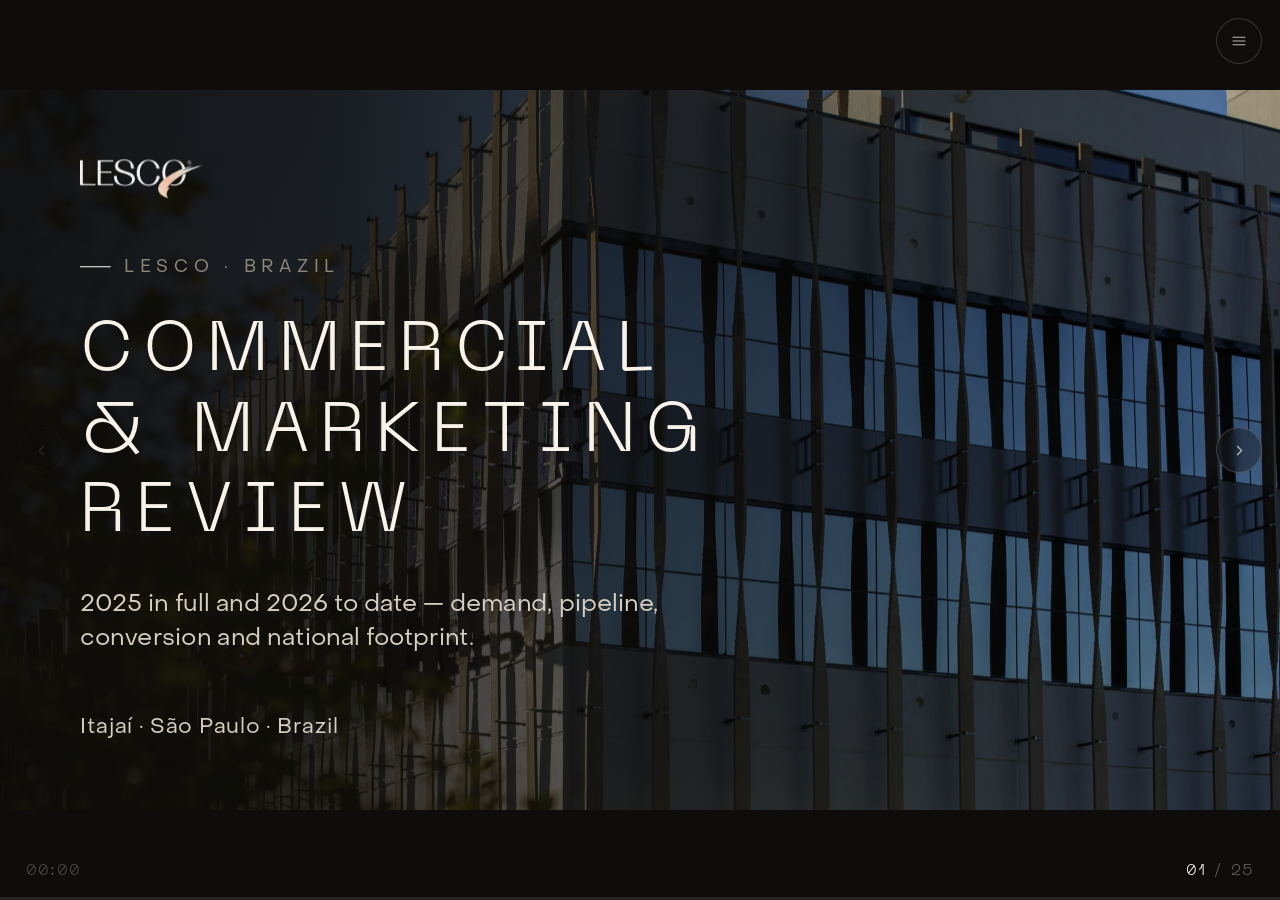
==== decks/numeros-comerciais-china/index.html @ 1fd30658 "Apresentacoes Lesco: motor, live tecnica e revisao comercial Slideshow estatico que roda no navegado" ====
<!DOCTYPE html>
<html lang="en">
<head>
<meta charset="utf-8">
<meta name="viewport" content="width=device-width, initial-scale=1">
<title>Commercial &amp; Marketing Review · Lesco</title>

<!--
  Só a moldura. O conteúdo está em deck.js e os números em dados.js.

  A apresentação é em inglês — daí lang="en" — mas o painel do apresentador
  continua em português, com lang="pt-BR" declarado em cada bloco: quem
  opera os controles é a mesma pessoa de sempre, e quem lê a tela é o
  parceiro na China.

  Três arquivos a mais do que as outras apresentações, todos desta pasta:

    dados.css          estilo dos gráficos
    dados.js           os números, antes de qualquer coisa que os use
    mapa-brasil.js     o desenho dos estados
    layouts-dados.js   os oito layouts de dados — depois de engine/layouts.js,
                       porque acrescenta a window.DeckLayouts, e antes de
                       deck.js, que já pede esses layouts pelo nome
-->

<link rel="icon" href="../../shared/brand/symbol.png">
<link rel="stylesheet" href="../../theme/fonts.css">
<link rel="stylesheet" href="../../theme/tokens.css">
<link rel="stylesheet" href="../../engine/stage.css">
<link rel="stylesheet" href="../../engine/layouts.css">
<link rel="stylesheet" href="../../engine/transitions.css">
<link rel="stylesheet" href="dados.css">
</head>

<body>

  <!-- Palco 1920 × 1080. Os slides e a tela de anotação entram aqui. -->
  <div class="deck-viewport">
    <div class="stage">
      <canvas class="inkboard" width="1920" height="1080"></canvas>
    </div>
  </div>

  <!-- Cromo: progresso, contador, cronômetro e setas -->
  <div class="chrome" lang="pt-BR">
    <button class="chrome__nav chrome__nav--prev" aria-label="Slide anterior">
      <svg viewBox="0 0 24 24" fill="none" stroke="currentColor" stroke-width="1.5" stroke-linecap="round" stroke-linejoin="round" aria-hidden="true">
        <path d="M15 18 9 12l6-6"/>
      </svg>
    </button>

    <button class="chrome__nav chrome__nav--next" aria-label="Próximo slide">
      <svg viewBox="0 0 24 24" fill="none" stroke="currentColor" stroke-width="1.5" stroke-linecap="round" stroke-linejoin="round" aria-hidden="true">
        <path d="m9 18 6-6-6-6"/>
      </svg>
    </button>

    <button class="chrome__menu" aria-label="Abrir controles">
      <svg viewBox="0 0 24 24" fill="none" stroke="currentColor" stroke-width="1.5" stroke-linecap="round" aria-hidden="true">
        <path d="M4 7h16M4 12h16M4 17h16"/>
      </svg>
    </button>

    <div class="chrome__drawing">Anotando</div>

    <div class="chrome__timer" data-running="false" title="Clique para iniciar ou pausar (T inicia, Shift+T zera)">00:00</div>

    <div class="chrome__counter">
      <b data-counter-now>01</b>
      <span>/</span>
      <span data-counter-total>00</span>
    </div>

    <div class="chrome__progress">
      <div class="chrome__progress-bar"></div>
    </div>
  </div>

  <!-- Painel do apresentador (tecla N) -->
  <div class="presenter" lang="pt-BR">
    <div>
      <div class="presenter__eyebrow">Notas</div>
      <div class="presenter__notes"></div>
    </div>
    <div class="presenter__next">
      <div class="presenter__next-num"></div>
      <div class="presenter__next-label"></div>
    </div>
  </div>

  <!-- Menu de controles (tecla M ou o botão no canto) -->
  <div class="menu-scrim" data-menu-close></div>

  <aside class="menu" lang="pt-BR">
    <div class="menu__head">
      <span class="menu__title">Controles</span>
      <button class="menu__close" data-menu-close aria-label="Fechar">&times;</button>
    </div>

    <section class="menu__block">
      <div class="menu__label">Cronômetro</div>
      <div class="menu__timer" data-menu-timer data-running="false">00:00</div>
      <div class="menu__row">
        <button class="menu__btn" data-action="timer-toggle">Iniciar</button>
        <button class="menu__btn" data-action="timer-reset">Zerar</button>
      </div>
    </section>

    <section class="menu__block">
      <div class="menu__label">Anotar por cima do slide</div>
      <div class="menu__row">
        <button class="menu__btn" data-action="draw-toggle">Ativar</button>
        <button class="menu__btn" data-action="draw-undo">Desfazer</button>
        <button class="menu__btn" data-action="draw-clear">Limpar</button>
      </div>
      <div class="menu__swatches">
        <button class="menu__swatch" data-ink="#bd8571" style="background:#bd8571" aria-label="Argila"></button>
        <button class="menu__swatch" data-ink="#94a291" style="background:#94a291" aria-label="Verde"></button>
        <button class="menu__swatch" data-ink="#f4efe6" style="background:#f4efe6" aria-label="Claro"></button>
        <button class="menu__swatch" data-ink="#1a1a1a" style="background:#1a1a1a" aria-label="Grafite"></button>
      </div>
    </section>

    <section class="menu__block">
      <div class="menu__label">Exibição</div>
      <div class="menu__row">
        <button class="menu__btn" data-action="notes">Notas</button>
        <button class="menu__btn" data-action="grid">Grade</button>
        <button class="menu__btn" data-action="black">Tela preta</button>
        <button class="menu__btn" data-action="fullscreen">Tela cheia</button>
        <button class="menu__btn" data-action="help">Atalhos</button>
      </div>
    </section>

    <section class="menu__block">
      <div class="menu__label">Revisão</div>
      <div class="menu__row">
        <button class="menu__btn" data-action="export">Exportar PDF</button>
      </div>
      <div class="menu__hint" data-export-hint>Um slide por página, com o número no canto.</div>
    </section>

    <section class="menu__block menu__block--grow">
      <div class="menu__label">Ir para o slide</div>
      <input class="menu__search" type="text" placeholder="Buscar por nome ou número" data-menu-search>
      <div class="menu__list" data-menu-list></div>
    </section>
  </aside>

  <!-- Grade de slides (tecla G) -->
  <div class="overview" lang="pt-BR">
    <div class="overview__head">
      <div class="overview__title"></div>
      <div class="overview__hint">Clique para ir · G ou Esc para fechar</div>
    </div>
    <div class="overview__grid"></div>
  </div>

  <!-- Ajuda (tecla ?) -->
  <div class="help" lang="pt-BR">
    <div class="help__card">
      <h2 class="help__title">Atalhos</h2>
      <div class="help__row"><span class="help__keys">← →</span><span class="help__desc">Navegar entre slides</span></div>
      <div class="help__row"><span class="help__keys">Espaço</span><span class="help__desc">Avançar</span></div>
      <div class="help__row"><span class="help__keys">Nº + Enter</span><span class="help__desc">Pular para um slide</span></div>
      <div class="help__row"><span class="help__keys">M</span><span class="help__desc">Menu de controles</span></div>
      <div class="help__row"><span class="help__keys">G</span><span class="help__desc">Grade com todos os slides</span></div>
      <div class="help__row"><span class="help__keys">N</span><span class="help__desc">Notas do apresentador</span></div>
      <div class="help__row"><span class="help__keys">D</span><span class="help__desc">Anotar por cima do slide</span></div>
      <div class="help__row"><span class="help__keys">Ctrl+Z</span><span class="help__desc">Desfazer o último traço</span></div>
      <div class="help__row"><span class="help__keys">B</span><span class="help__desc">Tela preta</span></div>
      <div class="help__row"><span class="help__keys">F</span><span class="help__desc">Tela cheia</span></div>
      <div class="help__row"><span class="help__keys">T · Shift+T</span><span class="help__desc">Cronômetro: inicia e pausa · zera</span></div>
      <div class="help__row"><span class="help__keys">Home · End</span><span class="help__desc">Primeiro e último slide</span></div>
      <div class="help__row"><span class="help__keys">Esc</span><span class="help__desc">Fechar o que estiver aberto</span></div>
    </div>
  </div>

  <!-- Carregamento inicial -->
  <div class="loader" lang="pt-BR">
    <div class="loader__title">Preparando a apresentação</div>
    <div class="loader__track"><div class="loader__bar"></div></div>
  </div>

  <script src="../../engine/layouts.js"></script>
  <script src="dados.js"></script>
  <script src="mapa-brasil.js"></script>
  <script src="layouts-dados.js"></script>
  <script src="deck.js"></script>
  <script src="../../engine/deck.js"></script>

</body>
</html>
---- theme/fonts.css ----
/* ---------------------------------------------------------------------------
   Fontes da marca Lesco.
   Arquivos licenciados em shared/fonts/. Caminho relativo a ESTE arquivo,
   portanto funciona tanto em file:// quanto servido por HTTP.
   --------------------------------------------------------------------------- */

@font-face {
  font-family: 'Neue Machina';
  src: url('../shared/fonts/PPNeueMachina-Light.otf') format('opentype');
  font-weight: 300;
  font-style: normal;
  font-display: block;
}

@font-face {
  font-family: 'Neue Machina';
  src: url('../shared/fonts/PPNeueMachina-Regular.otf') format('opentype');
  font-weight: 400;
  font-style: normal;
  font-display: block;
}

@font-face {
  font-family: 'Object Sans';
  src: url('../shared/fonts/PPObjectSans-Thin.otf') format('opentype');
  font-weight: 200;
  font-style: normal;
  font-display: block;
}

@font-face {
  font-family: 'Object Sans';
  src: url('../shared/fonts/PPObjectSans-Regular.otf') format('opentype');
  font-weight: 400;
  font-style: normal;
  font-display: block;
}
---- theme/tokens.css ----
/* ---------------------------------------------------------------------------
   Lesco — tema de apresentação (variante NEUTRA)

   Derivado do design system em _ds/, com uma diferença deliberada: aqui o
   verde da marca NÃO é cor de fundo. Os neutros quentes conduzem a leitura
   e o verde aparece só em acentos — numeração, filetes, barra de progresso
   e um destaque por slide. Assim as fotos de obra ficam com o protagonismo.

   Tudo é declarado em px absolutos porque o palco tem tamanho fixo de
   1920 × 1080 e é escalado inteiro por transform (ver engine/stage.css).
   --------------------------------------------------------------------------- */

:root {
  /* ---- Tinta / neutros quentes -------------------------------------- */
  --ink-900: #1a1a1a;   /* texto principal, fundo dos slides escuros */
  --ink-800: #262523;
  --ink-700: #38352f;   /* corpo de texto */
  --ink-600: #4a463f;
  --ink-500: #6c675e;   /* texto secundário, eyebrows */
  --ink-400: #8f897d;
  --ink-300: #b6b0a4;   /* texto secundário sobre fundo escuro */
  --ink-200: #d8d2c6;   /* filetes (hairlines) */
  --ink-100: #e8e2d6;

  /* ---- Papel / superfícies ------------------------------------------ */
  --paper:       #f4efe6;   /* fundo padrão dos slides */
  --paper-soft:  #faf6ee;
  --surface:     #ffffff;
  --surface-sunk:#ece5d8;   /* cards sobre papel */
  --surface-dark:#221f1c;   /* cards sobre grafite */

  /* ---- Acento da marca (sage) — uso parcimonioso --------------------- */
  --accent:       #94a291;
  --accent-soft:  #c0c9bf;
  --accent-deep:  #5f6c5c;
  --accent-wash:  #e6ede4;

  /* ---- Papéis semânticos -------------------------------------------- */
  --text-strong:  var(--ink-900);
  --text-body:    var(--ink-700);
  --text-muted:   var(--ink-500);
  --hairline:     var(--ink-200);

  /* Invertidos: usados quando o slide está em tom grafite */
  --on-dark-strong: #f7f3ea;
  --on-dark-body:   #d5cfc3;
  --on-dark-muted:  #8f897d;
  --on-dark-hair:   #3a3733;

  /* ---- Tipografia ---------------------------------------------------- */
  --font-display: 'Neue Machina', 'Space Grotesk', ui-sans-serif, system-ui, sans-serif;
  --font-text:    'Object Sans', 'Manrope', ui-sans-serif, system-ui, sans-serif;

  /* Escala em px do palco 1920×1080 */
  --fs-hero:    124px;
  --fs-title:   78px;
  --fs-h2:      68px;
  --fs-h3:      58px;
  --fs-lead:    36px;
  --fs-body:    34px;
  --fs-sub:     32px;
  --fs-meta:    30px;
  --fs-label:   28px;
  --fs-eyebrow: 26px;
  --fs-numeral: 200px;   /* número gigante das aberturas de capítulo */
  --fs-stat:    132px;   /* número dos cards de métrica */

  --track-eyebrow: 0.32em;
  --track-label:   0.14em;
  --track-title:   0.16em;

  /* ---- Layout -------------------------------------------------------- */
  --pad-x: 120px;        /* margem lateral padrão do slide */
  --pad-y: 104px;
  --pad-y-tight: 88px;

  --radius-sm: 4px;
  --radius-md: 10px;
  --radius-lg: 14px;

  /* ---- Movimento ----------------------------------------------------- */
  --ease-out:      cubic-bezier(0.16, 1, 0.30, 1);
  --ease-standard: cubic-bezier(0.40, 0, 0.20, 1);
  --dur-fast:  180ms;
  --dur-base:  420ms;
  --dur-slow:  720ms;
  --dur-scene: 900ms;    /* transição entre slides */
  --stagger:   55ms;     /* passo da revelação escalonada */
}
---- engine/stage.css ----
/* ---------------------------------------------------------------------------
   Palco, cromo e painéis auxiliares.

   O palco tem 1920 × 1080 fixos e é escalado inteiro por transform. Isso faz
   com que o slide fique idêntico em qualquer tela — notebook, projetor ou
   captura de OBS — sem nenhum reflow de tipografia.
   --------------------------------------------------------------------------- */

*, *::before, *::after { box-sizing: border-box; }

html, body {
  margin: 0;
  padding: 0;
  height: 100%;
  overflow: hidden;
  background: #0e0d0c;
  font-family: var(--font-text);
  -webkit-font-smoothing: antialiased;
  text-rendering: optimizeLegibility;
}

body.is-idle { cursor: none; }

/* ---- Viewport e palco ----------------------------------------------- */

.deck-viewport {
  position: fixed;
  inset: 0;
  overflow: hidden;
}

/* Ancorado no canto superior esquerdo e posicionado por transform, calculado
   em engine/deck.js. Centralizar por grid ou flex não serve: o palco tem
   1920 px de largura e transborda o viewport, e nesse caso o navegador
   alinha o item no início em vez de centralizá-lo. */
.stage {
  position: absolute;
  top: 0;
  left: 0;
  width: 1920px;
  height: 1080px;
  transform-origin: 0 0;
  background: var(--paper);
  overflow: hidden;
}

/* ---- Slides ---------------------------------------------------------- */

.slide {
  position: absolute;
  inset: 0;
  display: none;
  background: var(--paper);
  color: var(--text-strong);
  font-family: var(--font-text);
}

.slide.is-current,
.slide.is-outgoing { display: block; }

.slide.is-outgoing { z-index: 1; }
.slide.is-current   { z-index: 2; }

/* Tom grafite: usado nas capas, aberturas de projeto e encerramento. */
.slide[data-tone="ink"] {
  background: var(--ink-900);
  color: var(--on-dark-strong);
}

/* ---- Cromo (progresso, contador, navegação) -------------------------- */

.chrome {
  position: fixed;
  inset: 0;
  z-index: 40;
  pointer-events: none;
  opacity: 1;
  transition: opacity var(--dur-base) var(--ease-standard);
}

body.is-idle .chrome,
body.is-overview .chrome { opacity: 0; }

.chrome__progress {
  position: absolute;
  left: 0;
  bottom: 0;
  height: 3px;
  width: 100%;
  background: rgba(255, 255, 255, 0.10);
}

.chrome__progress-bar {
  height: 100%;
  width: 0%;
  background: var(--accent);
  transition: width var(--dur-slow) var(--ease-out);
}

.chrome__counter {
  position: absolute;
  right: 26px;
  bottom: 22px;
  display: flex;
  align-items: baseline;
  gap: 8px;
  font-family: var(--font-display);
  font-weight: 300;
  font-size: 15px;
  letter-spacing: 0.08em;
  color: rgba(247, 243, 234, 0.72);
  font-variant-numeric: tabular-nums;
}

.chrome__counter b { font-weight: 300; color: #fff; }
.chrome__counter span { color: rgba(247, 243, 234, 0.38); }

.chrome__timer {
  position: absolute;
  left: 26px;
  bottom: 22px;
  font-family: var(--font-display);
  font-weight: 300;
  font-size: 15px;
  letter-spacing: 0.08em;
  color: rgba(247, 243, 234, 0.55);
  font-variant-numeric: tabular-nums;
  pointer-events: auto;
  cursor: pointer;
  user-select: none;
}

.chrome__timer[data-running="false"] { color: rgba(247, 243, 234, 0.28); }

/* O painel de notas ocupa a faixa de baixo — contador e cronômetro sobem
   para não ficarem escondidos atrás dele. */
body.is-presenter .chrome__counter,
body.is-presenter .chrome__timer { bottom: 132px; }

.chrome__nav {
  position: absolute;
  top: 50%;
  translate: 0 -50%;
  width: 46px;
  height: 46px;
  display: grid;
  place-items: center;
  border: 1px solid rgba(247, 243, 234, 0.18);
  border-radius: 999px;
  background: rgba(20, 19, 18, 0.35);
  backdrop-filter: blur(6px);
  color: rgba(247, 243, 234, 0.75);
  cursor: pointer;
  pointer-events: auto;
  transition: background var(--dur-fast) var(--ease-standard),
              border-color var(--dur-fast) var(--ease-standard);
}

.chrome__nav:hover {
  background: rgba(20, 19, 18, 0.72);
  border-color: rgba(247, 243, 234, 0.42);
}

.chrome__nav[disabled] { opacity: 0.18; pointer-events: none; }
.chrome__nav--prev { left: 18px; }
.chrome__nav--next { right: 18px; }
.chrome__nav svg { width: 17px; height: 17px; }

/* ---- Carregamento inicial -------------------------------------------- */

.loader {
  position: fixed;
  inset: 0;
  z-index: 90;
  display: grid;
  place-content: center;
  justify-items: center;
  gap: 26px;
  background: #0e0d0c;
  transition: opacity var(--dur-slow) var(--ease-standard);
}

.loader.is-done { opacity: 0; pointer-events: none; }

.loader__title {
  font-family: var(--font-display);
  font-weight: 300;
  text-transform: uppercase;
  letter-spacing: 0.30em;
  font-size: 13px;
  color: rgba(247, 243, 234, 0.55);
}

.loader__track {
  width: 220px;
  height: 2px;
  background: rgba(247, 243, 234, 0.12);
  overflow: hidden;
}

.loader__bar {
  height: 100%;
  width: 0%;
  background: var(--accent);
  transition: width 220ms linear;
}

/* ---- Grade de slides (tecla G) --------------------------------------- */

.overview {
  position: fixed;
  inset: 0;
  z-index: 60;
  display: none;
  background: #0e0d0c;
  padding: 40px 44px 44px;
  overflow-y: auto;
  overscroll-behavior: contain;
}

body.is-overview .overview { display: block; }

.overview__head {
  display: flex;
  align-items: baseline;
  justify-content: space-between;
  gap: 24px;
  margin-bottom: 28px;
}

.overview__title {
  font-family: var(--font-display);
  font-weight: 300;
  text-transform: uppercase;
  letter-spacing: 0.22em;
  font-size: 14px;
  color: rgba(247, 243, 234, 0.85);
}

.overview__hint {
  font-size: 12px;
  letter-spacing: 0.06em;
  color: rgba(247, 243, 234, 0.35);
}

.overview__grid {
  display: grid;
  grid-template-columns: repeat(auto-fill, minmax(258px, 1fr));
  gap: 22px;
}

.thumb {
  cursor: pointer;
  border: 1px solid transparent;
  background: none;
  padding: 0;
  text-align: left;
  font: inherit;
  color: inherit;
}

.thumb__frame {
  position: relative;
  width: 100%;
  aspect-ratio: 16 / 9;
  overflow: hidden;
  background: var(--paper);
  outline: 1px solid rgba(247, 243, 234, 0.10);
  outline-offset: -1px;
  transition: outline-color var(--dur-fast) var(--ease-standard);
}

.thumb:hover .thumb__frame { outline-color: rgba(247, 243, 234, 0.45); }
.thumb.is-current .thumb__frame { outline: 2px solid var(--accent); outline-offset: -2px; }

/* O conteúdo clonado é renderizado em 1920×1080 e reduzido por transform. */
.thumb__inner {
  position: absolute;
  top: 0;
  left: 0;
  width: 1920px;
  height: 1080px;
  transform-origin: top left;
  pointer-events: none;
}

/* Miniaturas nunca animam: o clone entra já no estado final. */
.thumb__inner *,
.thumb__inner *::before,
.thumb__inner *::after {
  animation: none !important;
  transition: none !important;
}

.thumb__meta {
  display: flex;
  align-items: baseline;
  gap: 10px;
  margin-top: 10px;
  font-size: 12px;
  letter-spacing: 0.04em;
  color: rgba(247, 243, 234, 0.45);
}

.thumb__num {
  font-family: var(--font-display);
  font-weight: 300;
  color: rgba(247, 243, 234, 0.75);
  font-variant-numeric: tabular-nums;
}

.thumb__label {
  overflow: hidden;
  white-space: nowrap;
  text-overflow: ellipsis;
}

.thumb.is-current .thumb__num,
.thumb.is-current .thumb__label { color: var(--accent-soft); }

/* ---- Painel do apresentador (tecla N) -------------------------------- */

.presenter {
  position: fixed;
  right: 0;
  bottom: 0;
  left: 0;
  z-index: 50;
  display: none;
  grid-template-columns: 1fr 300px;
  gap: 28px;
  align-items: start;
  padding: 22px 26px 34px;
  background: linear-gradient(to top, rgba(10, 9, 8, 0.97) 60%, rgba(10, 9, 8, 0));
  color: var(--on-dark-body);
}

body.is-presenter .presenter { display: grid; }
body.is-presenter.is-overview .presenter { display: none; }

.presenter__eyebrow {
  font-family: var(--font-display);
  font-weight: 300;
  text-transform: uppercase;
  letter-spacing: 0.24em;
  font-size: 11px;
  color: rgba(247, 243, 234, 0.38);
  margin-bottom: 10px;
}

.presenter__notes {
  font-size: 17px;
  line-height: 1.55;
  color: rgba(247, 243, 234, 0.90);
  max-width: 1100px;
}

.presenter__notes:empty::after {
  content: "Sem notas para este slide.";
  color: rgba(247, 243, 234, 0.30);
}

.presenter__next {
  border-left: 1px solid rgba(247, 243, 234, 0.14);
  padding-left: 22px;
}

.presenter__next-label {
  font-size: 15px;
  line-height: 1.4;
  color: rgba(247, 243, 234, 0.75);
}

.presenter__next-num {
  font-family: var(--font-display);
  font-weight: 300;
  font-size: 13px;
  color: var(--accent-soft);
  font-variant-numeric: tabular-nums;
  margin-bottom: 6px;
}

/* ---- Modo exportação (?export) ------------------------------------------
   Empilha os slides como páginas, um por folha, sem cromo nem animação.
   Serve para conferir o conteúdo no papel ou gerar um PDF de revisão.

   A página tem os mesmos 1920 × 1080 do palco e o conteúdo NÃO é reduzido.
   Já tentei páginas menores com transform: scale(): na tela funciona, mas
   ao paginar o Chrome recorta pela altura do conteúdo sem escalar, e as
   fichas técnicas perdiam metade das linhas. Sem escala, a página impressa
   é idêntica à projetada. */

@page {
  size: 1920px 1080px;
  margin: 0;
}

/* A raiz precisa deixar de cortar e de ter altura fixa, senão a impressão
   para na primeira folha — o resto das páginas fica fora do recorte. */
html.is-export,
html.is-export body {
  height: auto;
  overflow: visible;
}

body.is-export {
  background: #55524d;
  /* Sem isto o navegador descarta os fundos escuros na impressão. */
  print-color-adjust: exact;
  -webkit-print-color-adjust: exact;
}

body.is-export .deck-viewport { position: static; overflow: visible; }

body.is-export .stage {
  position: static;
  width: auto;
  height: auto;
  overflow: visible;
  transform: none;
  background: none;
}

body.is-export .slide {
  position: relative;
  display: block;
  width: 1920px;
  height: 1080px;
  margin: 0 auto 24px;
  overflow: hidden;
  break-after: page;
  page-break-after: always;
}

body.is-export .slide:last-child { break-after: auto; page-break-after: auto; }

/* Na tela a pilha é reduzida só para caber na janela. `zoom` não vale para
   a impressão (ver acima), mas para conferência em monitor é seguro. */
@media screen {
  body.is-export .stage { zoom: 0.5; }
}

/* Número da página, para citar o slide ao dar retorno. */
body.is-export .slide::after {
  content: attr(data-page);
  position: absolute;
  right: 30px;
  bottom: 22px;
  z-index: 10;
  font-family: var(--font-display);
  font-weight: 300;
  font-size: 20px;
  letter-spacing: 0.10em;
  color: var(--ink-400);
  font-variant-numeric: tabular-nums;
}

body.is-export .slide[data-tone="ink"]::after { color: rgba(247, 243, 234, 0.45); }

/* Nada anima e nada de cromo na exportação. */
body.is-export *,
body.is-export *::before,
body.is-export *::after {
  animation: none !important;
  transition: none !important;
}

body.is-export .chrome,
body.is-export .menu,
body.is-export .menu-scrim,
body.is-export .overview,
body.is-export .presenter,
body.is-export .help,
body.is-export .inkboard,
body.is-export .loader { display: none !important; }

@media print {
  body.is-export { background: none; }
  body.is-export .slide { margin: 0; }
}

/* ---- Anotação na tela (tecla D) ---------------------------------------- */
/* A tela de desenho vive DENTRO do palco, então escala junto com ele e as
   coordenadas ficam sempre em 1920 × 1080, independente do tamanho da tela.
   Fica acima dos slides e abaixo do cromo, para as setas seguirem clicáveis. */

.inkboard {
  position: absolute;
  inset: 0;
  z-index: 5;
  pointer-events: none;
}

body.is-drawing .inkboard {
  pointer-events: auto;
  cursor: crosshair;
}

/* Aviso discreto de que o modo de anotação está ligado. */
.chrome__drawing {
  position: absolute;
  top: 22px;
  left: 26px;
  display: none;
  align-items: center;
  gap: 9px;
  padding: 7px 14px 7px 11px;
  border-radius: 999px;
  background: rgba(20, 19, 18, 0.62);
  backdrop-filter: blur(6px);
  font-family: var(--font-display);
  font-weight: 300;
  font-size: 11px;
  letter-spacing: 0.18em;
  text-transform: uppercase;
  color: rgba(247, 243, 234, 0.85);
}

body.is-drawing .chrome__drawing { display: flex; }

.chrome__drawing::before {
  content: "";
  width: 9px;
  height: 9px;
  border-radius: 999px;
  background: var(--ink-color, #bd8571);
}

/* ---- Menu de controles ------------------------------------------------- */

.chrome__menu {
  position: absolute;
  top: 18px;
  right: 18px;
  width: 46px;
  height: 46px;
  display: grid;
  place-items: center;
  border: 1px solid rgba(247, 243, 234, 0.18);
  border-radius: 999px;
  background: rgba(20, 19, 18, 0.35);
  backdrop-filter: blur(6px);
  color: rgba(247, 243, 234, 0.75);
  cursor: pointer;
  pointer-events: auto;
  transition: background var(--dur-fast) var(--ease-standard),
              border-color var(--dur-fast) var(--ease-standard);
}

.chrome__menu:hover {
  background: rgba(20, 19, 18, 0.72);
  border-color: rgba(247, 243, 234, 0.42);
}

.chrome__menu svg { width: 18px; height: 18px; }

.menu {
  position: fixed;
  top: 0;
  right: 0;
  bottom: 0;
  z-index: 65;
  width: 384px;
  max-width: 92vw;
  display: flex;
  flex-direction: column;
  background: #131211;
  border-left: 1px solid rgba(247, 243, 234, 0.10);
  color: var(--on-dark-body);
  transform: translateX(100%);
  transition: transform var(--dur-base) var(--ease-out);
}

body.is-menu .menu { transform: translateX(0); }

.menu__head {
  display: flex;
  align-items: center;
  justify-content: space-between;
  gap: 16px;
  padding: 22px 24px 18px;
  border-bottom: 1px solid rgba(247, 243, 234, 0.10);
}

.menu__title {
  font-family: var(--font-display);
  font-weight: 300;
  text-transform: uppercase;
  letter-spacing: 0.22em;
  font-size: 13px;
  color: rgba(247, 243, 234, 0.90);
}

.menu__close {
  width: 30px;
  height: 30px;
  display: grid;
  place-items: center;
  border: none;
  border-radius: 999px;
  background: none;
  color: rgba(247, 243, 234, 0.55);
  cursor: pointer;
  font-size: 20px;
  line-height: 1;
  transition: color var(--dur-fast) var(--ease-standard);
}

.menu__close:hover { color: rgba(247, 243, 234, 0.95); }

.menu__block {
  padding: 20px 24px;
  border-bottom: 1px solid rgba(247, 243, 234, 0.10);
}

.menu__block--grow {
  flex: 1;
  min-height: 0;
  display: flex;
  flex-direction: column;
  border-bottom: none;
}

.menu__label {
  font-size: 10px;
  letter-spacing: 0.24em;
  text-transform: uppercase;
  color: rgba(247, 243, 234, 0.38);
  margin-bottom: 14px;
}

.menu__row { display: flex; flex-wrap: wrap; gap: 8px; }

.menu__btn {
  flex: 1 1 auto;
  min-width: 0;
  padding: 10px 14px;
  border: 1px solid rgba(247, 243, 234, 0.16);
  border-radius: var(--radius-sm);
  background: rgba(247, 243, 234, 0.04);
  color: rgba(247, 243, 234, 0.82);
  font-family: var(--font-text);
  font-size: 13px;
  letter-spacing: 0.02em;
  cursor: pointer;
  white-space: nowrap;
  transition: background var(--dur-fast) var(--ease-standard),
              border-color var(--dur-fast) var(--ease-standard),
              color var(--dur-fast) var(--ease-standard);
}

.menu__btn:hover {
  background: rgba(247, 243, 234, 0.10);
  border-color: rgba(247, 243, 234, 0.34);
  color: #fff;
}

/* Estado ligado: o acento da marca marca o que está ativo. */
.menu__btn.is-on {
  background: var(--accent);
  border-color: var(--accent);
  color: var(--ink-900);
}

.menu__btn[disabled] {
  opacity: 0.55;
  cursor: default;
  background: rgba(247, 243, 234, 0.04);
  border-color: rgba(247, 243, 234, 0.16);
  color: rgba(247, 243, 234, 0.82);
}

.menu__hint {
  margin-top: 11px;
  font-size: 12px;
  line-height: 1.5;
  color: rgba(247, 243, 234, 0.40);
}

.menu__hint.is-working { color: var(--accent-soft); }
.menu__hint.is-error   { color: var(--argila-300, #d6aa98); }

.menu__timer {
  font-family: var(--font-display);
  font-weight: 300;
  font-size: 40px;
  line-height: 1;
  letter-spacing: 0.04em;
  color: rgba(247, 243, 234, 0.92);
  font-variant-numeric: tabular-nums;
  margin-bottom: 16px;
}

.menu__timer[data-running="true"] { color: var(--accent-soft); }

/* Cores da anotação */
.menu__swatches { display: flex; gap: 10px; margin-top: 14px; }

.menu__swatch {
  width: 30px;
  height: 30px;
  border-radius: 999px;
  border: none;
  padding: 0;
  cursor: pointer;
  /* Anel claro para que a cor grafite também se veja no painel escuro. */
  box-shadow: 0 0 0 1px rgba(247, 243, 234, 0.30);
  transition: transform var(--dur-fast) var(--ease-standard),
              box-shadow var(--dur-fast) var(--ease-standard);
}

.menu__swatch:hover { transform: scale(1.12); }

.menu__swatch.is-on {
  box-shadow: 0 0 0 2px #131211, 0 0 0 4px rgba(247, 243, 234, 0.92);
}

/* Busca e lista de slides */
.menu__search {
  width: 100%;
  padding: 10px 13px;
  margin-bottom: 12px;
  border: 1px solid rgba(247, 243, 234, 0.16);
  border-radius: var(--radius-sm);
  background: rgba(247, 243, 234, 0.04);
  color: rgba(247, 243, 234, 0.92);
  font-family: var(--font-text);
  font-size: 13px;
}

.menu__search::placeholder { color: rgba(247, 243, 234, 0.32); }

.menu__search:focus {
  outline: none;
  border-color: var(--accent);
}

.menu__list {
  flex: 1;
  min-height: 0;
  overflow-y: auto;
  margin: 0 -8px -4px;
  padding: 0 8px 20px;
}

.menu__item {
  display: grid;
  grid-template-columns: 30px 1fr;
  gap: 12px;
  align-items: baseline;
  width: 100%;
  padding: 9px 10px;
  border: none;
  border-radius: var(--radius-sm);
  background: none;
  color: rgba(247, 243, 234, 0.72);
  font-family: var(--font-text);
  font-size: 13px;
  line-height: 1.35;
  text-align: left;
  cursor: pointer;
  transition: background var(--dur-fast) var(--ease-standard),
              color var(--dur-fast) var(--ease-standard);
}

.menu__item:hover { background: rgba(247, 243, 234, 0.08); color: #fff; }

.menu__item-num {
  font-family: var(--font-display);
  font-weight: 300;
  font-size: 12px;
  color: rgba(247, 243, 234, 0.40);
  font-variant-numeric: tabular-nums;
}

.menu__item.is-current { background: rgba(148, 162, 145, 0.18); color: var(--accent-soft); }
.menu__item.is-current .menu__item-num { color: var(--accent-soft); }

.menu__empty {
  padding: 14px 10px;
  font-size: 13px;
  color: rgba(247, 243, 234, 0.35);
}

/* Clique fora fecha o menu. */
.menu-scrim {
  position: fixed;
  inset: 0;
  z-index: 64;
  display: none;
  background: rgba(10, 9, 8, 0.45);
}

body.is-menu .menu-scrim { display: block; }

/* ---- Tela preta (tecla B) --------------------------------------------- */
/* Apaga a projeção sem sair do slide, para puxar a atenção de volta
   para quem está falando. */

body.is-black::after {
  content: "";
  position: fixed;
  inset: 0;
  z-index: 80;
  background: #000;
}

/* ---- Ajuda (tecla ?) -------------------------------------------------- */

.help {
  position: fixed;
  inset: 0;
  z-index: 70;
  display: none;
  place-items: center;
  background: rgba(14, 13, 12, 0.90);
  backdrop-filter: blur(3px);
}

body.is-help .help { display: grid; }

.help__card {
  width: min(560px, 90vw);
  background: var(--paper);
  color: var(--text-strong);
  padding: 44px 46px;
  border-radius: var(--radius-md);
}

.help__title {
  font-family: var(--font-display);
  font-weight: 300;
  text-transform: uppercase;
  letter-spacing: 0.20em;
  font-size: 16px;
  margin: 0 0 28px;
}

.help__row {
  display: grid;
  grid-template-columns: 132px 1fr;
  gap: 18px;
  align-items: baseline;
  padding: 11px 0;
  border-top: 1px solid var(--hairline);
  font-size: 15px;
}

.help__keys {
  font-family: var(--font-display);
  font-weight: 300;
  font-size: 13px;
  letter-spacing: 0.06em;
  color: var(--accent-deep);
  text-transform: uppercase;
}

.help__desc { color: var(--text-body); }
---- engine/layouts.css ----
/* ---------------------------------------------------------------------------
   Layouts de slide.

   Cada layout é uma classe .l-<nome> e corresponde a um renderizador em
   engine/layouts.js. Para criar um slide novo basta escolher o layout e
   preencher os campos — nenhum CSS precisa ser escrito por apresentação.
   --------------------------------------------------------------------------- */

/* =====================================================================
   Primitivas compartilhadas
   ===================================================================== */

/* A raiz de todo layout preenche o slide — assim nenhum layout precisa
   se preocupar em posicionar a si mesmo. */
.slide__content {
  position: absolute;
  inset: 0;
}

.pad {
  padding: var(--pad-y) var(--pad-x);
}

.pad--tight {
  padding: var(--pad-y-tight) var(--pad-x);
}

/* Eyebrow com o filete de acento — assinatura discreta da marca. */
.eyebrow {
  display: flex;
  align-items: center;
  gap: 20px;
  font-size: var(--fs-eyebrow);
  letter-spacing: var(--track-eyebrow);
  text-transform: uppercase;
  color: var(--text-muted);
}

.eyebrow::before {
  content: "";
  width: 46px;
  height: 2px;
  flex: none;
  background: var(--accent);
}

[data-tone="ink"] .eyebrow { color: var(--on-dark-muted); }
[data-tone="ink"] .eyebrow::before { background: var(--accent-soft); }

.title {
  margin: 0;
  font-family: var(--font-display);
  font-weight: 300;
  text-transform: uppercase;
  letter-spacing: var(--track-title);
  line-height: 1.14;
  color: var(--text-strong);
}

[data-tone="ink"] .title { color: var(--on-dark-strong); }

.title--hero { font-size: var(--fs-hero); line-height: 1.10; }
.title--xl   { font-size: var(--fs-title); }
.title--lg   { font-size: var(--fs-h2); }
.title--md   { font-size: var(--fs-h3); }

.lead {
  margin: 0;
  font-size: var(--fs-lead);
  line-height: 1.64;
  color: var(--text-body);
}

.sub {
  margin: 0;
  font-size: var(--fs-sub);
  line-height: 1.58;
  color: var(--text-muted);
  max-width: 1200px;
}

[data-tone="ink"] .lead { color: var(--on-dark-body); }
[data-tone="ink"] .sub  { color: var(--on-dark-muted); }

/* Moldura de foto: recorta, arredonda de leve e serve de palco ao parallax. */
.frame {
  position: relative;
  overflow: hidden;
  border-radius: var(--radius-md);
  background: var(--surface-sunk);
}

.frame--bleed { border-radius: 0; background: var(--ink-900); }

.frame img,
.frame video {
  position: absolute;
  inset: 0;
  width: 100%;
  height: 100%;
  object-fit: cover;
  object-position: var(--focal, 50% 50%);
}

/* =====================================================================
   Chamada sobre a foto — ponto apontado, fio em cotovelo e quadro
   ===================================================================== */

/* O véu do layout photo é irmão da moldura e vem depois dela, então sem
   z-index ele passaria por cima da chamada e deixaria o quadro acinzentado.
   A legenda, em z-index 2, continua acima de tudo. */
.chamada { position: absolute; inset: 0; pointer-events: none; z-index: 1; }

.chamada__fio { position: absolute; inset: 0; }
.chamada__fio svg { width: 100%; height: 100%; display: block; }
.chamada__fio polyline {
  stroke: rgba(255, 255, 255, 0.95);
  stroke-width: 3;
  stroke-linecap: square;
  stroke-linejoin: miter;
}

.chamada__ponto {
  position: absolute;
  width: 26px;
  height: 26px;
  margin: -13px 0 0 -13px;     /* o ponto fica centrado na coordenada */
  border-radius: 50%;
  background: #fff;
  box-shadow: 0 2px 10px rgba(0, 0, 0, 0.35);
}

.chamada__quadro {
  position: absolute;
  background: #fff;
  padding: 30px 34px;
  display: flex;
  align-items: center;
  box-shadow: 0 20px 50px rgba(0, 0, 0, 0.3);
}

/* Aqui a foto NÃO preenche a moldura: é a peça isolada, tem de aparecer
   inteira e no próprio formato. Desfaz o posicionamento de .frame img. */
.chamada__quadro img {
  position: static;
  width: 100%;
  height: auto;
  object-fit: contain;
}

/* Quadro do YouTube: preenche a moldura, já vem em 16:9. */
.frame iframe { position: absolute; inset: 0; width: 100%; height: 100%; border: 0; }

/* Vídeo de celular vem em pé. Cortar para preencher a moldura deitada
   comeria justamente o que interessa, então ele aparece inteiro, com as
   tarjas escuras dos lados — do jeito que todo mundo já vê vídeo vertical. */
.frame video {
  object-fit: contain;
  background: var(--ink-900);
}

/* Desenho técnico ocupando uma moldura de foto. A foto é cortada para
   preencher a moldura; o desenho não pode ser cortado, então aparece
   inteiro e com folga sobre a superfície clara. */
/* Os desenhos chegam com fundo próprio: uns brancos, uns quase brancos,
 outros transparentes. Sobre o bege da moldura, o fundo branco desenha um
 retângulo no meio do slide — o corte que não deveria existir. Branco em
 todas iguala a base e o corte some. */
.frame--draw:not(.frame--bleed) { background: var(--surface); }

.frame--draw img {
  object-fit: contain;
  padding: 40px;
}

/* Desenho vetorial: o SVG entra direto no slide, sem <img>. */
.frame--draw > svg {
  position: absolute;
  inset: 0;
  width: 100%;
  height: 100%;
  padding: 40px;
  overflow: visible;
}

/* Espaço reservado para a foto que ainda não chegou. */
.frame--empty {
  background: transparent;
  box-shadow: inset 0 0 0 1px var(--hairline);
}

.frame--empty.frame--bleed {
  background: var(--ink-900);
  box-shadow: inset 0 0 0 1px var(--on-dark-hair);
}

.frame__note {
  position: absolute;
  inset: 0;
  display: flex;
  flex-direction: column;
  align-items: center;
  justify-content: center;
  gap: 22px;
  padding: 60px;
  text-align: center;
}

.frame__note-tag {
  font-family: var(--font-display);
  font-weight: 300;
  font-size: var(--fs-eyebrow);
  letter-spacing: var(--track-eyebrow);
  text-transform: uppercase;
  color: var(--accent);
}

.frame__note-text {
  font-size: var(--fs-sub);
  line-height: 1.5;
  color: var(--text-muted);
  max-width: 22ch;
}

.frame--bleed .frame__note-text { color: var(--on-dark-muted); max-width: 30ch; }
.frame--bleed .frame__note-tag  { color: var(--accent-soft); }

.brand-mark {
  height: 58px;
  width: auto;
  align-self: flex-start;
}

/* ---- Imagem de fundo do slide --------------------------------------- */

.slide-bg {
  position: absolute;
  inset: 0;
  overflow: hidden;
  z-index: 0;
}

.slide-bg img {
  position: absolute;
  inset: 0;
  width: 100%;
  height: 100%;
  object-fit: cover;
  object-position: var(--focal, 50% 50%);
}

.slide-bg__scrim { position: absolute; inset: 0; }

/* Escurece do lado do texto e deixa o desenho aparecer do outro. */
.slide-bg__scrim--left {
  background: linear-gradient(
    to right,
    rgba(12, 11, 10, 0.94) 0%,
    rgba(12, 11, 10, 0.86) 26%,
    rgba(12, 11, 10, 0.58) 56%,
    rgba(12, 11, 10, 0.24) 82%,
    rgba(12, 11, 10, 0.10) 100%
  );
}

.slide-bg__scrim--full   { background: rgba(12, 11, 10, 0.62); }
.slide-bg__scrim--bottom {
  background: linear-gradient(to top, rgba(12, 11, 10, 0.92) 6%, rgba(12, 11, 10, 0.30) 52%, rgba(12, 11, 10, 0.08) 100%);
}

/* O conteúdo do slide fica sempre à frente do fundo. */
.l-cover > *:not(.slide-bg),
.l-chapter > *:not(.slide-bg),
.l-outro > *:not(.slide-bg) {
  position: relative;
  z-index: 1;
}

/* Linhas de dados (label à esquerda, valor à direita). */
.rows { display: flex; flex-direction: column; }

.row {
  display: flex;
  align-items: baseline;
  justify-content: space-between;
  gap: 36px;
  padding: 30px 0;
  border-top: 1px solid var(--hairline);
}

.rows .row:last-child { border-bottom: 1px solid var(--hairline); }

.row__label {
  font-size: var(--fs-label);
  letter-spacing: var(--track-label);
  text-transform: uppercase;
  color: var(--text-muted);
}

.row__value {
  font-family: var(--font-display);
  font-weight: 300;
  font-size: 38px;
  color: var(--text-strong);
  text-align: right;
}

/* Valor ainda não confirmado — fica visivelmente pendente. */
.row__value.is-pending { color: var(--text-muted); }

/* =====================================================================
   01 · cover — capa da apresentação
   ===================================================================== */

.l-cover {
  display: flex;
  flex-direction: column;
  justify-content: space-between;
}

.l-cover__footer {
  font-size: var(--fs-sub);
  letter-spacing: 0.03em;
  color: var(--on-dark-body);
}

.l-cover .eyebrow { margin-bottom: 52px; }

/* O título da capa ficou com três linhas depois que o nome da live cresceu.
   Em corpo de 124 as linhas se tocavam e o bloco ficava compacto demais no
   meio do slide. Corpo menor e entrelinha mais solta abrem o respiro — e,
   como a capa distribui o espaço que sobra, a folga volta para cima e para
   baixo do bloco sozinha. O título do encerramento segue nos 124. */
.l-cover .title--hero { font-size: 104px; line-height: 1.16; }

/* =====================================================================
   02 · index — sumário dos projetos
   ===================================================================== */

.l-index { display: flex; flex-direction: column; }

.l-index .title { margin-bottom: 72px; }

/* Subtítulo da capa: entra abaixo do título, miúdo, sem disputar com ele. */
.l-cover__sub {
  margin: 48px 0 0;
  max-width: 980px;
  font-size: var(--fs-lead);
  line-height: 1.45;
  color: var(--on-dark-body);
}

.l-index__item {
  display: grid;
  grid-template-columns: 130px 1fr auto;
  align-items: baseline;
  gap: 40px;
  padding: 34px 0;
  border-top: 1px solid var(--hairline);
}

.l-index__list .l-index__item:last-child { border-bottom: 1px solid var(--hairline); }

/* Cinco obras na lista: o que fecha é o respiro, não o conteúdo. */
.l-index--denso .title            { margin-bottom: 34px; }
.l-index--denso .l-index__item    { padding: 11px 0; }
.l-index--denso .l-index__name    { font-size: 38px; }
.l-index--denso .l-index__bloco   { gap: 6px; }

.l-index__num {
  font-family: var(--font-display);
  font-weight: 300;
  font-size: 44px;
  color: var(--accent);
}

.l-index__name {
  font-size: 46px;
  letter-spacing: 0.02em;
  color: var(--text-strong);
}

/* Nome e linha de apoio empilhados: a obra em cima, o sistema embaixo. */
.l-index__bloco { display: flex; flex-direction: column; gap: 10px; }

.l-index__apoio {
  font-size: var(--fs-meta);
  color: var(--text-muted);
}

.l-index__tag {
  font-size: var(--fs-meta);
  letter-spacing: var(--track-label);
  text-transform: uppercase;
  color: var(--text-muted);
  text-align: right;
}

/* =====================================================================
   03 · split — texto à esquerda, linhas de dados à direita
   ===================================================================== */

.l-split {
  display: grid;
  grid-template-columns: 1fr 1fr;
  gap: 110px;
  align-content: start;
}

.l-split__text .eyebrow  { margin-bottom: 40px; }
.l-split__text .title    { margin-bottom: 52px; }
.l-split__side           { padding-top: 96px; }

.l-split__note {
  margin: 44px 0 0;
  font-size: var(--fs-eyebrow);
  line-height: 1.6;
  color: var(--text-muted);
}

/* =====================================================================
   04 · stats — três números grandes
   ===================================================================== */

.l-stats { display: flex; flex-direction: column; }

.l-stats .title { margin-bottom: 28px; }
.l-stats .sub   { margin-bottom: 76px; }
.l-stats .title + .l-stats__grid { margin-top: 48px; }

.l-stats__grid {
  display: grid;
  grid-template-columns: repeat(3, 1fr);
  gap: 56px;
  flex: 1;
  min-height: 0;
}

.stat {
  background: var(--surface-sunk);
  border-radius: var(--radius-lg);
  padding: 56px 52px;
  display: flex;
  flex-direction: column;
  justify-content: space-between;
}

.stat__eyebrow {
  font-size: var(--fs-label);
  letter-spacing: 0.20em;
  text-transform: uppercase;
  color: var(--text-muted);
  margin-bottom: 12px;
}

.stat__caption {
  font-size: var(--fs-meta);
  color: var(--text-muted);
}

.stat__value {
  font-family: var(--font-display);
  font-weight: 300;
  font-size: var(--fs-stat);
  line-height: 1;
  color: var(--text-strong);
  font-variant-numeric: tabular-nums;
}

.stat__unit { font-size: 52px; margin-left: 12px; }

/* =====================================================================
   Destaques e etapas — peças reaproveitadas por vários layouts
   ===================================================================== */

/* Dois ou três números em corpo grande: o que o público leva embora mesmo
   sem ler a ficha inteira. */
.destaques {
  display: flex;
  flex-wrap: wrap;
  align-items: baseline;
  gap: 20px 52px;
  margin-top: 46px;
  padding-top: 38px;
  border-top: 1px solid var(--hairline);
}

.destaques__item {
  font-family: var(--font-display);
  font-weight: 300;
  font-size: 62px;
  line-height: 1;
  color: var(--text-strong);
  font-variant-numeric: tabular-nums;
}

[data-tone="ink"] .destaques { border-color: var(--on-dark-hair); }
[data-tone="ink"] .destaques__item { color: var(--on-dark-strong); }

/* Etapas numeradas. O número fica na coluna da esquerda, em acento, e o
   rótulo em caixa alta abre cada passo. */
.passos { list-style: none; margin: 40px 0 0; padding: 0; }

.passos__item {
  display: grid;
  grid-template-columns: 78px 1fr;
  gap: 28px;
  padding: 24px 0;
  border-top: 1px solid var(--hairline);
}

.passos__item:last-child { border-bottom: 1px solid var(--hairline); }

.passos__num {
  font-family: var(--font-display);
  font-weight: 300;
  font-size: 34px;
  line-height: 1.3;
  color: var(--accent);
}

.passos__texto { display: flex; flex-direction: column; gap: 8px; }

.passos__rotulo {
  font-size: var(--fs-label);
  font-weight: 400;
  letter-spacing: var(--track-label);
  text-transform: uppercase;
  color: var(--text-strong);
}

.passos__descricao {
  font-size: var(--fs-meta);
  line-height: 1.5;
  color: var(--text-muted);
}

/* Cinco etapas ou mais: fecha o espaçamento para a coluna caber no slide. */
.passos--denso { margin-top: 20px; }
.passos--denso .passos__item { grid-template-columns: 58px 1fr; padding: 11px 0; gap: 20px; }
.passos--denso .passos__texto { gap: 4px; }
.passos--denso .passos__num { font-size: 26px; }
.passos--denso .passos__rotulo { font-size: 24px; }
.passos--denso .passos__descricao { font-size: 24px; line-height: 1.35; }

[data-tone="ink"] .passos__item { border-color: var(--on-dark-hair); }
[data-tone="ink"] .passos__rotulo { color: var(--on-dark-strong); }
[data-tone="ink"] .passos__descricao { color: var(--on-dark-muted); }

/* =====================================================================
   13 · faixa — foto grande, texto ao lado e tira de etapas embaixo
   ===================================================================== */

.l-faixa { display: grid; grid-template-rows: 1fr auto; gap: 54px; }

.l-faixa__topo {
  display: grid;
  grid-template-columns: 1.3fr 1fr;
  gap: 72px;
  min-height: 0;
}

.l-faixa__topo > .frame { min-height: 0; }

.l-faixa__texto { display: flex; flex-direction: column; justify-content: center; }
.l-faixa__texto .eyebrow { margin-bottom: 26px; }
.l-faixa__texto .title   { margin-bottom: 26px; }

.l-faixa__tira { display: grid; grid-template-columns: repeat(5, 1fr); gap: 26px; }

.l-faixa__item { display: flex; flex-direction: column; gap: 16px; }

/* As miniaturas precisam de altura própria: numa grade de uma linha só,
   a moldura não tem de quem herdar. */
.l-faixa__item .frame { aspect-ratio: 4 / 3; }

.l-faixa__legenda {
  font-size: var(--fs-label);
  letter-spacing: var(--track-label);
  text-transform: uppercase;
  color: var(--text-muted);
}

/* Rótulo e nota dentro de um item de checklist. */
.l-checklist__rotulo { display: block; font-weight: 400; color: var(--text-strong); }

.l-checklist__nota {
  display: block;
  margin-top: 10px;
  font-size: var(--fs-meta);
  line-height: 1.5;
  color: var(--text-muted);
}

/* Ressalva embaixo da grade, no mesmo tom da nota do split. */
.l-stats__note {
  margin: 44px 0 0;
  font-size: var(--fs-meta);
  line-height: 1.5;
  color: var(--text-muted);
}

/* Quando o destaque é palavra e não cifra, quem manda é a leitura: quatro
   colunas e corpo menor, senão "oposto às réguas" sai do bloco. */
.l-stats--termos .l-stats__grid { grid-template-columns: repeat(4, 1fr); gap: 36px; }
.l-stats--termos .stat { padding: 46px 38px; }
.l-stats--termos .stat__value { font-size: 54px; line-height: 1.15; }

/* Um único card por slide recebe o acento — nunca mais de um. */
.stat--accent {
  background: var(--ink-900);
}

.stat--accent .stat__eyebrow { color: var(--accent-soft); }
.stat--accent .stat__caption { color: var(--on-dark-muted); }
.stat--accent .stat__value   { color: var(--on-dark-strong); }

/* =====================================================================
   05 · chapter — abertura de projeto
   ===================================================================== */

.l-chapter {
  display: flex;
  flex-direction: column;
  justify-content: space-between;
}

.l-chapter__num {
  font-family: var(--font-display);
  font-weight: 300;
  font-size: var(--fs-numeral);
  line-height: 1;
  color: var(--accent);
  font-variant-numeric: tabular-nums;
}

.l-chapter .eyebrow { margin-bottom: 38px; }

.l-chapter__footer {
  font-size: var(--fs-meta);
  letter-spacing: 0.03em;
  color: var(--on-dark-body);
}

/* =====================================================================
   06 · specs — ficha técnica com desenho do perfil
   ===================================================================== */

.l-specs {
  display: grid;
  grid-template-columns: 1.05fr 0.95fr;
  gap: 100px;
}

/* Com faixa de destaques o slide ganha uma terceira linha, que corre por
   baixo das duas colunas. */
.l-specs:has(.destaques) {
  grid-template-rows: 1fr auto;
  gap: 60px 100px;
}

.l-specs .destaques {
  grid-column: 1 / -1;
  margin-top: 0;
}

.l-specs__text { display: flex; flex-direction: column; }
.l-specs__text .eyebrow { margin-bottom: 34px; }
.l-specs__text .title   { margin-bottom: 56px; }

.l-specs__figure {
  display: flex;
  align-items: center;
  justify-content: center;
  background: var(--surface-sunk);
  border-radius: var(--radius-lg);
  padding: 70px;
}

.l-specs__figure img {
  max-width: 100%;
  max-height: 100%;
  object-fit: contain;
}

/* =====================================================================
   07 · photo — foto de página inteira
   ===================================================================== */

.l-photo { padding: 0; background: var(--ink-900); }

.l-photo > .frame { position: absolute; inset: 0; }

.l-photo__caption {
  position: absolute;
  left: var(--pad-x);
  bottom: 88px;
  right: var(--pad-x);
  z-index: 2;
  display: flex;
  flex-direction: column;
  gap: 18px;
}

.l-photo__caption .title { color: var(--on-dark-strong); }
.l-photo__caption .eyebrow { color: var(--on-dark-body); }
.l-photo__caption .eyebrow::before { background: var(--accent-soft); }

/* Véu só existe quando há legenda por cima da imagem. */
.l-photo__scrim {
  position: absolute;
  inset: 0;
  z-index: 1;
  background: linear-gradient(to top, rgba(12, 11, 10, 0.78) 0%, rgba(12, 11, 10, 0.12) 38%, rgba(12, 11, 10, 0) 62%);
}

/* =====================================================================
   08 · duo — título e duas fotos
   ===================================================================== */

.l-duo { display: flex; flex-direction: column; }

/* Sem subtítulo o título precisa respirar mais antes das fotos. Resolvido
   pelo irmão adjacente, e não por :last-of-type, que venceria sempre. */
.l-duo .title { margin-bottom: 20px; }
.l-duo .sub   { margin-bottom: 46px; }
.l-duo .title + .l-duo__grid { margin-top: 34px; }

.l-duo__grid {
  display: grid;
  grid-template-columns: 1fr 1fr;
  gap: 48px;
  flex: 1;
  min-height: 0;
}

.l-duo__grid > .frame { min-height: 0; }

/* Três fotos em pé: colunas mais estreitas pedem menos respiro entre elas. */
.l-duo__grid--tres { grid-template-columns: repeat(3, 1fr); gap: 32px; }

/* =====================================================================
   09 · detail — foto grande e um bloco de texto
   ===================================================================== */

.l-detail {
  display: grid;
  grid-template-columns: 1.35fr 1fr;
  gap: 80px;
}

.l-detail > .frame { min-height: 0; }

/* ---- Medalhão: a peça destacada ao lado da foto -------------------- */

/* Com o medalhão a foto estreita e a calha entre as colunas abre, porque
   é dentro dela que o disco fica — inteiro, sem encostar no texto. */
.l-detail--medalhao {
  grid-template-columns: 0.90fr 1fr;
  gap: 330px;
}

.l-detail__media { position: relative; min-height: 0; }
.l-detail__media > .frame { position: absolute; inset: 0; }

.medalhao {
  position: absolute;
  top: var(--med-y, 20%);
  left: 100%;
  width: var(--med-tam, 280px);
  height: var(--med-tam, 280px);
  margin-top: calc(var(--med-tam, 280px) / -2);
  margin-left: var(--med-folga, 25px);
  display: flex;
  align-items: center;
  justify-content: center;
  border-radius: 50%;
  background: var(--surface);
  box-shadow: 0 24px 60px rgba(0, 0, 0, 0.16);
  overflow: hidden;
  z-index: 2;
}

.medalhao img { width: 86%; height: auto; }

/* O fio troca de cor ao sair da foto: claro sobre a imagem, traço fino
   sobre o papel. Sem isso ele some de um lado ou do outro. */
/* Três pixels: a 1920 o fio de um pixel some, e este slide é visto
   projetado. A sombra o segura tanto no céu quanto no concreto claro. */
.medalhao__fio {
  position: absolute;
  top: var(--med-y, 20%);
  height: 3px;
  z-index: 2;
}

.medalhao__fio--dentro {
  left: var(--ponto-x, 45%);
  right: 0;
  background: rgba(255, 255, 255, 0.95);
  filter: drop-shadow(0 1px 3px rgba(0, 0, 0, 0.45));
}

.medalhao__fio--fora {
  left: 100%;
  width: var(--med-folga, 25px);
  background: var(--text-muted);
}

.medalhao__ponto {
  position: absolute;
  top: var(--med-y, 20%);
  left: var(--ponto-x, 45%);
  width: 22px;
  height: 22px;
  margin: -11px 0 0 -11px;
  border-radius: 50%;
  background: #fff;
  box-shadow: 0 2px 10px rgba(0, 0, 0, 0.45);
  z-index: 3;
}

/* Duas pranchas na mesma coluna: metade da altura para cada uma. O
   min-height zerado é o que permite encolherem dentro da grade em vez
   de empurrarem o slide para baixo. */
.l-detail__pranchas {
  display: grid;
  grid-template-rows: 1fr 1fr;
  gap: 28px;
  min-height: 0;
}

.l-detail__pranchas > .frame { min-height: 0; }

/* Com metade da altura, a folga de 40px em volta do desenho come espaço
   demais. */
.l-detail__pranchas .frame--draw img { padding: 24px; }

.l-detail__text {
  display: flex;
  flex-direction: column;
  justify-content: center;
}

.l-detail__text .eyebrow { margin-bottom: 34px; }
.l-detail__text .title   { margin-bottom: 40px; line-height: 1.16; }
.l-detail__text .title:last-child { margin-bottom: 0; }

/* Quando o slide traz texto corrido E lista com descrição, a coluna passa
   de um metro de altura e o último item fica cortado embaixo. Aqui o que
   fecha é o espaçamento — nenhuma palavra sai do slide. */
.l-detail--denso .l-detail__text .eyebrow { margin-bottom: 20px; }
.l-detail--denso .l-detail__text .title   { margin-bottom: 26px; }
.l-detail--denso .l-detail__text .lead    { line-height: 1.42; }
.l-detail--denso .passos                  { margin-top: 24px; }
.l-detail--denso .passos__item            { padding: 11px 0; }

/* =====================================================================
   10 · half — texto e foto sangrando pela metade
   ===================================================================== */

.l-half {
  padding: 0;
  display: grid;
  grid-template-columns: 1fr 1.02fr;
}

.l-half--reverse { grid-template-columns: 1.02fr 1fr; }
.l-half--reverse .l-half__text { order: 2; }
.l-half--reverse .l-half__media { order: 1; }

/* Com a foto à esquerda, a folga interna espelha junto. */
.l-half--reverse .l-half__text {
  padding: var(--pad-y) var(--pad-x) var(--pad-y) 100px;
}

.l-half__text {
  padding: var(--pad-y) 100px var(--pad-y) var(--pad-x);
  display: flex;
  flex-direction: column;
  justify-content: center;
}

.l-half--bottom .l-half__text { justify-content: flex-end; }

.l-half__text .eyebrow { margin-bottom: 36px; }
.l-half__text .title   { margin-bottom: 44px; line-height: 1.16; }
.l-half__text .title:last-child { margin-bottom: 0; }

.l-half__media { position: relative; background: var(--ink-900); }

.l-half__media > .frame { position: absolute; inset: 0; }

/* =====================================================================
   11 · checklist — lista numerada em duas colunas
   ===================================================================== */

.l-checklist { display: flex; flex-direction: column; }

.l-checklist .title { margin-bottom: 70px; }

.l-checklist__grid {
  display: grid;
  grid-template-columns: 1fr 1fr;
  gap: 0 90px;
  flex: 1;
  align-content: space-between;
}

.l-checklist__item {
  display: grid;
  grid-template-columns: 84px 1fr;
  gap: 28px;
  align-items: baseline;
  padding: 26px 0;
  border-top: 1px solid var(--hairline);
}

.l-checklist__num {
  font-family: var(--font-display);
  font-weight: 300;
  font-size: 36px;
  color: var(--accent);
  font-variant-numeric: tabular-nums;
}

.l-checklist__text {
  font-size: var(--fs-body);
  line-height: 1.5;
  color: var(--text-strong);
}

/* =====================================================================
   12 · cards — três cards com imagem de produto
   ===================================================================== */

.l-cards { display: flex; flex-direction: column; }

.l-cards .title { margin-bottom: 24px; }
.l-cards .sub   { margin-bottom: 64px; }
.l-cards .title + .l-cards__grid { margin-top: 40px; }

.l-cards__grid {
  display: grid;
  grid-template-columns: repeat(3, 1fr);
  gap: 56px;
  flex: 1;
  min-height: 0;
}

.l-cards__grid--quatro { grid-template-columns: repeat(4, 1fr); gap: 34px; }
.l-cards__grid--quatro .card { padding: 34px; gap: 20px; }

.card {
  background: var(--surface-sunk);
  border-radius: var(--radius-lg);
  padding: 44px;
  display: flex;
  flex-direction: column;
  gap: 28px;
  /* Sem isto o card cresce até caber a imagem inteira e estoura o slide:
     um item de grid não encolhe abaixo do próprio conteúdo por padrão. */
  min-height: 0;
}

.card__label {
  font-family: var(--font-display);
  font-weight: 300;
  font-size: 46px;
  color: var(--text-strong);
}

/* Instrução curta embaixo do título, quando o card é um passo de
   montagem e não só uma etiqueta. */
.card__text {
  margin: -10px 0 0;
  font-size: 25px;
  line-height: 1.5;
  color: var(--text-muted);
}

.card__figure {
  flex: 1;
  display: flex;
  align-items: center;
  justify-content: center;
  min-height: 0;
}

.card__figure img {
  max-width: 100%;
  max-height: 100%;
  object-fit: contain;
}

/* =====================================================================
   13 · outro — encerramento
   ===================================================================== */

.l-outro {
  display: flex;
  flex-direction: column;
  justify-content: space-between;
}

.l-outro__foot {
  display: flex;
  justify-content: space-between;
  align-items: flex-end;
  gap: 60px;
}

.l-outro__contact {
  font-size: var(--fs-sub);
  line-height: 1.6;
  color: var(--on-dark-body);
}

.l-outro__contact--right {
  text-align: right;
  font-size: var(--fs-meta);
  color: var(--on-dark-muted);
}
---- engine/transitions.css ----
/* ---------------------------------------------------------------------------
   Transições.

   Cada layout tem uma transição padrão (definida em engine/layouts.js) e
   qualquer slide pode sobrescrevê-la com `transition: 'nome'`.

       curtain  cortina vertical — capas e aberturas de projeto
       mask     máscara lateral + parallax na foto — slides fotográficos
       stagger  revelação escalonada dos elementos — slides de conteúdo
       push     deslocamento lateral com profundidade
       fade     dissolve simples

   O sentido da navegação chega como data-dir="fwd" | "back", de modo que
   voltar um slide desfaz o movimento em vez de repeti-lo.
   --------------------------------------------------------------------------- */

/* =====================================================================
   Entrada do slide
   ===================================================================== */

.slide.is-current { animation-duration: var(--dur-scene); animation-timing-function: var(--ease-out); animation-fill-mode: both; }
.slide.is-outgoing { animation-duration: var(--dur-scene); animation-timing-function: var(--ease-out); animation-fill-mode: both; }

/* ---- curtain --------------------------------------------------------- */

.slide.is-current[data-enter="curtain"][data-dir="fwd"]  { animation-name: curtainUp; }
.slide.is-current[data-enter="curtain"][data-dir="back"] { animation-name: curtainDown; }

@keyframes curtainUp {
  from { clip-path: inset(100% 0 0 0); }
  to   { clip-path: inset(0 0 0 0); }
}

@keyframes curtainDown {
  from { clip-path: inset(0 0 100% 0); }
  to   { clip-path: inset(0 0 0 0); }
}

.slide.is-outgoing[data-leave="curtain"] { animation-name: recede; }

/* ---- mask ------------------------------------------------------------ */

.slide.is-current[data-enter="mask"][data-dir="fwd"]  { animation-name: maskRight; }
.slide.is-current[data-enter="mask"][data-dir="back"] { animation-name: maskLeft; }

@keyframes maskRight {
  from { clip-path: inset(0 0 0 100%); }
  to   { clip-path: inset(0 0 0 0); }
}

@keyframes maskLeft {
  from { clip-path: inset(0 100% 0 0); }
  to   { clip-path: inset(0 0 0 0); }
}

.slide.is-outgoing[data-leave="mask"][data-dir="fwd"]  { animation-name: driftLeft; }
.slide.is-outgoing[data-leave="mask"][data-dir="back"] { animation-name: driftRight; }

@keyframes driftLeft {
  from { transform: translate3d(0, 0, 0) scale(1); }
  to   { transform: translate3d(-9%, 0, 0) scale(1.02); }
}

@keyframes driftRight {
  from { transform: translate3d(0, 0, 0) scale(1); }
  to   { transform: translate3d(9%, 0, 0) scale(1.02); }
}

/* ---- stagger --------------------------------------------------------- */
/* O fundo entra rápido; quem carrega a transição são os filhos [data-anim]. */

.slide.is-current[data-enter="stagger"] {
  animation-name: surfaceIn;
  animation-duration: 340ms;
}

@keyframes surfaceIn {
  from { opacity: 0; }
  to   { opacity: 1; }
}

.slide.is-outgoing[data-leave="stagger"] {
  animation-name: surfaceOut;
  animation-duration: 300ms;
}

@keyframes surfaceOut {
  from { opacity: 1; transform: translate3d(0, 0, 0); }
  to   { opacity: 0; transform: translate3d(0, -18px, 0); }
}

/* ---- push ------------------------------------------------------------ */

.slide.is-current[data-enter="push"][data-dir="fwd"]  { animation-name: pushInFwd; }
.slide.is-current[data-enter="push"][data-dir="back"] { animation-name: pushInBack; }

@keyframes pushInFwd {
  from { transform: translate3d(100%, 0, 0); }
  to   { transform: translate3d(0, 0, 0); }
}

@keyframes pushInBack {
  from { transform: translate3d(-100%, 0, 0); }
  to   { transform: translate3d(0, 0, 0); }
}

.slide.is-outgoing[data-leave="push"][data-dir="fwd"]  { animation-name: pushOutFwd; }
.slide.is-outgoing[data-leave="push"][data-dir="back"] { animation-name: pushOutBack; }

@keyframes pushOutFwd {
  from { transform: translate3d(0, 0, 0) scale(1); opacity: 1; }
  to   { transform: translate3d(-26%, 0, 0) scale(0.94); opacity: 0.35; }
}

@keyframes pushOutBack {
  from { transform: translate3d(0, 0, 0) scale(1); opacity: 1; }
  to   { transform: translate3d(26%, 0, 0) scale(0.94); opacity: 0.35; }
}

/* ---- fade ------------------------------------------------------------ */

.slide.is-current[data-enter="fade"]  { animation-name: surfaceIn; animation-duration: var(--dur-slow); }
.slide.is-outgoing[data-leave="fade"] { animation-name: fadeOut; animation-duration: var(--dur-slow); }

@keyframes fadeOut {
  from { opacity: 1; }
  to   { opacity: 0; }
}

/* ---- saída neutra ---------------------------------------------------- */

@keyframes recede {
  from { transform: scale(1); opacity: 1; }
  to   { transform: scale(0.94); opacity: 0.55; }
}

/* =====================================================================
   Revelação dos elementos internos
   ===================================================================== */

/* O índice --i é atribuído em engine/deck.js na ordem em que os elementos
   aparecem no slide, o que dá a cascata sem precisar numerar na mão. */

.slide.is-current [data-anim] {
  animation: riseIn 680ms var(--ease-out) both;
  animation-delay: calc(var(--enter-lag, 120ms) + var(--i, 0) * var(--stagger));
}

@keyframes riseIn {
  from { opacity: 0; transform: translate3d(0, 26px, 0); }
  to   { opacity: 1; transform: translate3d(0, 0, 0); }
}

/* Variante para títulos grandes: revela por máscara, sem deslocar a linha. */
.slide.is-current [data-anim="mask"] {
  animation-name: maskIn;
  animation-duration: 880ms;
}

@keyframes maskIn {
  from { clip-path: inset(0 0 108% 0); opacity: 0; }
  60%  { opacity: 1; }
  to   { clip-path: inset(0 0 -20% 0); opacity: 1; }
}

/* Variante para o numeral gigante das aberturas de projeto. */
.slide.is-current [data-anim="numeral"] {
  animation-name: numeralIn;
  animation-duration: 1100ms;
}

@keyframes numeralIn {
  from { opacity: 0; transform: translate3d(0, 64px, 0); letter-spacing: 0.10em; }
  to   { opacity: 1; transform: translate3d(0, 0, 0); letter-spacing: normal; }
}

/* Variante lateral: usada nas linhas de tabela e listas. */
.slide.is-current [data-anim="slide"] {
  animation-name: slideIn;
}

@keyframes slideIn {
  from { opacity: 0; transform: translate3d(-22px, 0, 0); }
  to   { opacity: 1; transform: translate3d(0, 0, 0); }
}

/* Slides de cortina esperam a máscara abrir antes de revelar o conteúdo. */
.slide.is-current[data-enter="curtain"] { --enter-lag: 300ms; }
.slide.is-current[data-enter="mask"]    { --enter-lag: 260ms; }

/* =====================================================================
   Fotografia
   ===================================================================== */

/* Toda foto assenta de uma escala levemente maior — dá peso ao corte. */
.slide.is-current .frame img {
  animation: imgSettle 1400ms var(--ease-out) both;
}

@keyframes imgSettle {
  from { transform: scale(1.085); }
  to   { transform: scale(1); }
}

/* Com drift: assenta e depois respira devagar, para slides de pausa longa. */
.slide.is-current[data-drift="true"] .frame img {
  animation: imgSettleDrift 30s var(--ease-out) both;
}

@keyframes imgSettleDrift {
  0%   { transform: scale(1.09); }
  5%   { transform: scale(1.005); }
  100% { transform: scale(1.075); }
}

/* =====================================================================
   Acessibilidade — respeita quem pediu menos movimento
   ===================================================================== */

@media (prefers-reduced-motion: reduce) {
  .slide.is-current,
  .slide.is-outgoing,
  .slide.is-current [data-anim],
  .slide.is-current .frame img {
    animation-name: surfaceIn !important;
    animation-duration: 220ms !important;
    animation-delay: 0ms !important;
  }

  .slide.is-outgoing { animation-name: fadeOut !important; }
}
---- decks/numeros-comerciais-china/dados.css ----
/* ---------------------------------------------------------------------------
   Estilo dos layouts de dados.

   Vale só para esta apresentação: é carregado pelo index.html daqui e por
   mais ninguém. As cores, a tipografia e o espaçamento vêm todos de
   theme/tokens.css — nada de valor solto, para que trocar o tema troque
   também os gráficos.

   A REGRA DO MONOCROMÁTICO
     Nenhuma série tem cor. O que separa uma da outra é a opacidade da mesma
     tinta, em cinco degraus fixos (--f1 a --f5), mais o contorno puro para
     "sem dado". Isso resolve três coisas de uma vez: projetor desbotado,
     impressão em preto e branco e daltonismo. O verde da marca aparece uma
     única vez por slide, no filete do eyebrow, e em nenhum gráfico.
   --------------------------------------------------------------------------- */

:root {
  /* Degraus de preenchimento — do chapado ao quase vazio. */
  --f5: rgba(26, 26, 26, 0.92);
  --f4: rgba(26, 26, 26, 0.68);
  --f3: rgba(26, 26, 26, 0.46);
  --f2: rgba(26, 26, 26, 0.26);
  --f1: rgba(26, 26, 26, 0.12);
  --f0: rgba(26, 26, 26, 0.045);

  --traco: rgba(26, 26, 26, 0.30);   /* contorno dos gráficos  */
  --trilho: rgba(26, 26, 26, 0.07);  /* fundo de barra vazia   */
}

/* Números de gráfico são sempre tabulares: coluna de valores que não
   dança quando o dígito muda durante a contagem. */
.num,
.barra__valor,
.coluna__valor,
.rosca__pct,
.mapa__rank-valor {
  font-variant-numeric: tabular-nums;
}

/* Rodapé de fonte/metodologia. Fica no pé do slide, miúdo: quem está na
   plateia não precisa ler, mas quem perguntar tem a resposta na tela. */
.nota-fonte {
  position: absolute;
  left: var(--pad-x);
  right: var(--pad-x);
  bottom: 44px;
  margin: 0;
  font-size: 22px;
  line-height: 1.5;
  letter-spacing: 0.02em;
  color: var(--ink-400);
}

[data-tone="ink"] .nota-fonte { color: var(--on-dark-muted); }

/* =====================================================================
   Pastilhas de variação
   ===================================================================== */

.variacoes { display: flex; gap: 20px; margin-top: 44px; }

.variacao {
  display: flex;
  align-items: baseline;
  gap: 14px;
  padding: 16px 26px;
  border: 1px solid var(--traco);
  border-radius: 999px;
  /* Pastilha é uma linha só: "contracts vs 9M 2025" quebrando no meio
     fazia a cápsula virar um bloco de duas alturas ao lado da outra. */
  white-space: nowrap;
}

.variacao__valor {
  font-family: var(--font-display);
  font-weight: 400;
  font-size: 34px;
  color: var(--text-strong);
  font-variant-numeric: tabular-nums;
}

.variacao__label {
  font-size: 24px;
  letter-spacing: 0.08em;
  text-transform: uppercase;
  color: var(--text-muted);
}

/* Queda: o traço pontilhado avisa antes de o olho chegar no sinal. */
.variacao--baixa { border-style: dashed; }

[data-tone="ink"] .variacao { border-color: rgba(247, 243, 234, 0.34); }
[data-tone="ink"] .variacao__valor { color: var(--on-dark-strong); }
[data-tone="ink"] .variacao__label { color: var(--on-dark-muted); }

/* =====================================================================
   01 · bignum
   ===================================================================== */

.l-bignum {
  display: grid;
  grid-template-columns: 1fr;
  align-content: center;
  gap: 0;
}

.l-bignum--lado {
  grid-template-columns: 1fr 640px;
  align-items: center;
  gap: 100px;
}

/* Empilha o conteúdo acima da foto de fundo. Nomeia os dois blocos em vez
   de usar `> *`: com o seletor curinga a nota de rodapé perdia o
   position:absolute dela e ia parar em cima das pastilhas de variação. */
.l-bignum > .l-bignum__corpo,
.l-bignum > .bignum__lado { position: relative; z-index: 1; }

.l-bignum .eyebrow { margin-bottom: 34px; }
.l-bignum .title { margin-bottom: 18px; }

.bignum {
  display: flex;
  align-items: baseline;
  gap: 18px;
  font-family: var(--font-display);
  font-weight: 300;
  line-height: 0.92;
  color: var(--text-strong);
  margin-top: 28px;
}

.bignum__pre {
  font-size: 76px;
  color: var(--text-muted);
  letter-spacing: 0.01em;
}

.bignum__val {
  font-size: 232px;
  letter-spacing: -0.02em;
}

.bignum__suf {
  font-size: 110px;
  color: var(--text-muted);
}

.bignum__legenda {
  margin: 34px 0 0;
  max-width: 1060px;
  font-size: var(--fs-lead);
  line-height: 1.5;
  color: var(--text-body);
}

[data-tone="ink"] .bignum,
[data-tone="ink"] .bignum__val { color: var(--on-dark-strong); }
[data-tone="ink"] .bignum__pre,
[data-tone="ink"] .bignum__suf { color: var(--on-dark-muted); }
[data-tone="ink"] .bignum__legenda { color: var(--on-dark-body); }

/* Coluna de apoio: os números que sustentam o grande, em filete. */
.bignum__lado { display: flex; flex-direction: column; }

.bignum__linha {
  display: flex;
  align-items: baseline;
  justify-content: space-between;
  gap: 28px;
  padding: 26px 0;
  border-top: 1px solid var(--hairline);
}

.bignum__lado .bignum__linha:last-child { border-bottom: 1px solid var(--hairline); }

.bignum__linha-label {
  font-size: 25px;
  letter-spacing: var(--track-label);
  text-transform: uppercase;
  color: var(--text-muted);
}

.bignum__linha-valor {
  font-family: var(--font-display);
  font-weight: 300;
  font-size: 40px;
  color: var(--text-strong);
  text-align: right;
  font-variant-numeric: tabular-nums;
  /* "US$ 54.34M" não pode quebrar entre a moeda e o número: a coluna é
     estreita e a quebra deixava o cifrão sozinho numa linha. */
  white-space: nowrap;
}

[data-tone="ink"] .bignum__linha { border-color: var(--on-dark-hair); }
[data-tone="ink"] .bignum__linha-label { color: var(--on-dark-muted); }
[data-tone="ink"] .bignum__linha-valor { color: var(--on-dark-strong); }

/* =====================================================================
   02 · barras
   ===================================================================== */

.l-barras { display: flex; flex-direction: column; }

.l-barras .title { margin-bottom: 22px; }
.l-barras .sub { margin-bottom: 18px; }

.barras {
  flex: 1;
  min-height: 0;
  display: flex;
  flex-direction: column;
  justify-content: center;
  gap: 34px;
  padding-bottom: 52px;
}

/* A partir de oito barras o rótulo em duas linhas não cabe mais: dez
   linhas de 54 px passam da altura útil e a lista invade o título em cima
   e a nota embaixo. No modo denso o apoio vai para o lado do rótulo, e a
   linha volta a ter a altura do próprio trilho. O teto confortável aqui é
   doze barras; acima disso, dividir em dois slides. */
.barras--denso { gap: 28px; }

.barras--denso .barra__rotulo {
  flex-direction: row;
  align-items: baseline;
  gap: 14px;
}

.barra {
  display: grid;
  grid-template-columns: 470px 1fr 250px;
  align-items: center;
  gap: 40px;
}

.barra__rotulo { display: flex; flex-direction: column; gap: 4px; }

.barra__label {
  font-size: 31px;
  color: var(--text-strong);
  letter-spacing: 0.01em;
}

.barra__apoio {
  font-size: 23px;
  letter-spacing: 0.1em;
  text-transform: uppercase;
  color: var(--text-muted);
}

.barras--denso .barra { grid-template-columns: 400px 1fr 230px; }
.barras--denso .barra__label { font-size: 27px; }

/* O trilho é o 100% do gráfico: sem ele a barra mais curta não tem contra
   o que ser lida. Fica quase invisível, só o suficiente para existir. */
.barra__trilho {
  position: relative;
  height: 42px;
  background: var(--trilho);
  border-radius: 2px;
  overflow: hidden;
}

.barras--denso .barra__trilho { height: 30px; }

.barra__fill {
  position: absolute;
  inset: 0 auto 0 0;
  background: var(--f3);
  border-radius: 2px;
}

/* Uma barra por slide pode ser a chapada — a que a fala está citando. */
.barra--destaque .barra__fill { background: var(--f5); }
.barra--destaque .barra__label { font-weight: 400; }

.barra__valor {
  font-family: var(--font-display);
  font-weight: 300;
  font-size: 38px;
  color: var(--text-strong);
  text-align: right;
}

.barras--denso .barra__valor { font-size: 32px; }

/* =====================================================================
   03 · pilha
   ===================================================================== */

.l-pilha { display: flex; flex-direction: column; }

.l-pilha .title { margin-bottom: 20px; }
.l-pilha .sub { margin-bottom: 56px; }

.pilha { display: flex; flex-direction: column; flex: 1; min-height: 0; }

.pilha__topo { display: flex; align-items: baseline; gap: 22px; margin-bottom: 26px; }

.pilha__total {
  font-family: var(--font-display);
  font-weight: 300;
  font-size: 104px;
  line-height: 1;
  color: var(--text-strong);
}

.pilha__total-label {
  font-size: 28px;
  letter-spacing: var(--track-label);
  text-transform: uppercase;
  color: var(--text-muted);
}

.pilha__barra {
  display: flex;
  height: 104px;
  gap: 4px;
  margin-bottom: 64px;
}

.pilha__parte {
  position: relative;
  display: flex;
  align-items: center;
  justify-content: center;
  border-radius: 2px;
  overflow: hidden;
}

.pilha__parte--t1 { background: var(--f5); }
.pilha__parte--t2 { background: var(--f3); }
.pilha__parte--t3 { background: var(--f1); border: 1px solid var(--traco); }

.pilha__dentro {
  font-family: var(--font-display);
  font-size: 34px;
  color: var(--paper);
  letter-spacing: 0.04em;
}

.pilha__parte--t3 .pilha__dentro { color: var(--text-strong); }

.pilha__legenda {
  display: grid;
  grid-template-columns: repeat(3, 1fr);
  gap: 60px;
}

.pilha__item { display: flex; gap: 20px; }

.pilha__chave {
  width: 18px;
  height: 18px;
  flex: none;
  margin-top: 9px;
  border-radius: 2px;
}

.pilha__chave--t1 { background: var(--f5); }
.pilha__chave--t2 { background: var(--f3); }
.pilha__chave--t3 { background: var(--f1); box-shadow: inset 0 0 0 1px var(--traco); }

.pilha__texto { display: flex; flex-direction: column; gap: 8px; }

.pilha__item-label {
  font-size: 28px;
  letter-spacing: var(--track-label);
  text-transform: uppercase;
  color: var(--text-muted);
}

.pilha__item-n {
  font-family: var(--font-display);
  font-weight: 300;
  font-size: 56px;
  line-height: 1.05;
  color: var(--text-strong);
}

.pilha__item-un { font-size: 30px; color: var(--text-muted); }

.pilha__item-valor {
  font-size: 30px;
  color: var(--text-body);
  letter-spacing: 0.01em;
}

/* =====================================================================
   04 · colunas
   ===================================================================== */

.l-colunas { display: flex; flex-direction: column; }

.l-colunas__cabeca {
  display: flex;
  align-items: flex-end;
  justify-content: space-between;
  gap: 60px;
  margin-bottom: 28px;
}

.l-colunas .title { margin-bottom: 14px; }

.colunas {
  position: relative;
  flex: 1;
  min-height: 0;
  display: flex;
  flex-direction: column;
  justify-content: flex-end;
  padding-bottom: 58px;
  /* O eixo: um filete e nada mais. Sem grade de fundo — a leitura é pelo
     rótulo em cima de cada coluna, não por régua. */
  border-bottom: 1px solid var(--hairline);
}

.colunas__un {
  position: absolute;
  top: 0;
  left: 0;
  font-size: 23px;
  letter-spacing: 0.1em;
  text-transform: uppercase;
  color: var(--text-muted);
}

.colunas__grade {
  display: flex;
  align-items: flex-end;
  justify-content: space-between;
  gap: 12px;
  height: 100%;
  padding-top: 56px;
}

.colunas__passo {
  position: relative;
  flex: 1;
  height: 100%;
  display: flex;
  align-items: flex-end;
  justify-content: center;
  gap: 7px;
}

.coluna {
  position: relative;
  flex: 1;
  max-width: 68px;
  height: var(--alt);
  display: flex;
  flex-direction: column;
  justify-content: flex-start;
}

.coluna__corpo {
  flex: 1;
  background: var(--f4);
  border-radius: 2px 2px 0 0;
}

/* Contorno de 2 px, e não 1,5: a série fantasma precisa aguentar projetor
   desbotado e sala clara sem sumir ao lado da série chapada. */
.coluna--fantasma .coluna__corpo {
  background: transparent;
  box-shadow: inset 0 0 0 2px var(--traco);
}

.coluna__valor {
  position: absolute;
  bottom: 100%;
  left: 50%;
  transform: translateX(-50%);
  margin-bottom: 12px;
  font-family: var(--font-display);
  font-weight: 300;
  font-size: 25px;
  white-space: nowrap;
  color: var(--text-strong);
}

.coluna--fantasma .coluna__valor { color: var(--text-muted); }

.colunas__x {
  position: absolute;
  top: 100%;
  left: 50%;
  transform: translateX(-50%);
  margin-top: 18px;
  font-size: 25px;
  letter-spacing: 0.08em;
  text-transform: uppercase;
  color: var(--text-muted);
}

.colunas__legenda { display: flex; gap: 36px; flex: none; }

.colunas__chave {
  display: flex;
  align-items: center;
  gap: 14px;
  font-size: 26px;
  letter-spacing: 0.08em;
  text-transform: uppercase;
  color: var(--text-muted);
}

.colunas__chave i {
  width: 24px;
  height: 24px;
  border-radius: 2px;
  background: var(--f4);
}

.colunas__chave--fantasma i {
  background: transparent;
  box-shadow: inset 0 0 0 2px var(--traco);
}

/* =====================================================================
   05 · rosca
   ===================================================================== */

.l-rosca { display: flex; flex-direction: column; }

.l-rosca__cabeca { margin-bottom: 38px; }
.l-rosca .title { margin-bottom: 14px; }

.l-rosca__corpo {
  flex: 1;
  min-height: 0;
  display: grid;
  grid-template-columns: 430px 1fr;
  align-items: center;
  gap: 92px;
  padding-bottom: 56px;
}

.rosca__disco { position: relative; width: 430px; height: 430px; }

.rosca__svg { width: 100%; height: 100%; transform: rotate(-90deg); }

.rosca__arco {
  fill: none;
  stroke-width: 54;
  stroke-dasharray: var(--len) var(--resto);
}

.rosca__arco--t1 { stroke: var(--f5); }
.rosca__arco--t2 { stroke: var(--f4); }
.rosca__arco--t3 { stroke: var(--f3); }
.rosca__arco--t4 { stroke: var(--f2); }
.rosca__arco--t5 { stroke: var(--f1); }

.rosca__centro {
  position: absolute;
  inset: 0;
  display: flex;
  flex-direction: column;
  align-items: center;
  justify-content: center;
  gap: 8px;
  text-align: center;
}

.rosca__centro-valor {
  font-family: var(--font-display);
  font-weight: 300;
  font-size: 68px;
  line-height: 1;
  color: var(--text-strong);
}

.rosca__centro-label {
  font-size: 24px;
  letter-spacing: var(--track-label);
  text-transform: uppercase;
  color: var(--text-muted);
}

/* A legenda é a tabela: rótulo, participação, quantidade e valor, em
   colunas alinhadas. Dispensa rótulo dentro da rosca e dispensa o olho
   ficar indo e voltando do disco para o texto. */
.rosca__legenda { display: flex; flex-direction: column; }

.rosca__linha {
  position: relative;        /* âncora da chave, que vaza para a esquerda */
  display: grid;
  grid-template-columns: 1fr 150px 180px 200px;
  align-items: baseline;
  gap: 24px;
  padding: 26px 0;
  border-top: 1px solid var(--hairline);
}

.rosca__legenda .rosca__linha:last-child { border-bottom: 1px solid var(--hairline); }

.rosca__chave {
  position: absolute;
  width: 16px;
  height: 16px;
  margin-left: -34px;
  margin-top: 12px;
  border-radius: 2px;
}

.rosca__chave--t1 { background: var(--f5); }
.rosca__chave--t2 { background: var(--f4); }
.rosca__chave--t3 { background: var(--f3); }
.rosca__chave--t4 { background: var(--f2); }
.rosca__chave--t5 { background: var(--f1); }

.rosca__label { font-size: 30px; color: var(--text-strong); }

.rosca__pct {
  font-family: var(--font-display);
  font-weight: 300;
  font-size: 40px;
  color: var(--text-strong);
  text-align: right;
}

.rosca__n {
  font-size: 26px;
  color: var(--text-muted);
  text-align: right;
  letter-spacing: 0.04em;
}

.rosca__valor {
  font-family: var(--font-display);
  font-weight: 300;
  font-size: 32px;
  color: var(--text-body);
  text-align: right;
  font-variant-numeric: tabular-nums;
}

/* =====================================================================
   06 · mapa
   ===================================================================== */

.l-mapa {
  display: grid;
  grid-template-columns: 820px 1fr;
  align-items: center;
  gap: 70px;
}

.mapa__desenho {
  height: 830px;
  display: flex;
  flex-direction: column;
  align-items: center;
  justify-content: center;
  gap: 18px;
}

.mapa__svg { width: 100%; flex: 1; min-height: 0; }

.mapa__uf {
  stroke: var(--paper);
  stroke-width: 1.6;
  stroke-linejoin: round;
}

/* Estado sem negócio nenhum: só o contorno. É o espaço em branco do mapa
   que mostra o país que ainda falta. */
.mapa__uf--f0 { fill: var(--f0); stroke: rgba(26, 26, 26, 0.22); }
.mapa__uf--f1 { fill: var(--f1); }
.mapa__uf--f2 { fill: var(--f2); }
.mapa__uf--f3 { fill: var(--f3); }
.mapa__uf--f4 { fill: var(--f4); }
.mapa__uf--f5 { fill: var(--f5); }

.mapa__rotulo {
  font-family: var(--font-display);
  font-size: 23px;
  letter-spacing: 0.06em;
  fill: var(--paper);
  text-anchor: middle;
  dominant-baseline: middle;
  paint-order: stroke;
  pointer-events: none;
}

.mapa__painel { display: flex; flex-direction: column; }

.mapa__painel .eyebrow { margin-bottom: 24px; }
.mapa__painel .title { margin-bottom: 14px; }
.mapa__painel .sub { margin-bottom: 30px; font-size: 29px; }

.mapa__destaques {
  display: flex;
  gap: 52px;
  padding-bottom: 30px;
  margin-bottom: 10px;
  border-bottom: 1px solid var(--hairline);
}

.mapa__destaque { display: flex; flex-direction: column; gap: 6px; }

.mapa__destaque-valor {
  font-family: var(--font-display);
  font-weight: 300;
  font-size: 54px;
  line-height: 1;
  color: var(--text-strong);
  font-variant-numeric: tabular-nums;
  /* "US$ 5.4M" quebrando em duas linhas empurrava o ranking para baixo da
     nota de rodapé — o número fica numa linha só, custe a largura. */
  white-space: nowrap;
}

.mapa__destaque-label {
  font-size: 23px;
  letter-spacing: var(--track-label);
  text-transform: uppercase;
  color: var(--text-muted);
}

.mapa__rank { display: flex; flex-direction: column; flex: 1; justify-content: center; }

.mapa__rank-linha {
  display: grid;
  grid-template-columns: 76px 1fr 130px 190px;
  align-items: baseline;
  gap: 18px;
  padding: 16px 0;
  border-bottom: 1px solid var(--hairline);
}

.mapa__rank-uf {
  font-family: var(--font-display);
  font-size: 30px;
  letter-spacing: 0.08em;
  color: var(--text-strong);
}

.mapa__rank-nome { font-size: 27px; color: var(--text-muted); }

.mapa__rank-n {
  font-size: 26px;
  color: var(--text-muted);
  text-align: right;
  font-variant-numeric: tabular-nums;
}

.mapa__rank-valor {
  font-family: var(--font-display);
  font-weight: 300;
  font-size: 32px;
  color: var(--text-strong);
  text-align: right;
}

.mapa__escala { display: flex; align-items: center; gap: 16px; flex: none; }

.mapa__escala-caixas { display: flex; gap: 4px; }

.mapa__escala-caixa {
  width: 44px;
  height: 18px;
  border-radius: 2px;
  background: var(--f1);
}

.mapa__escala-caixa.mapa__uf--f1 { background: var(--f1); }
.mapa__escala-caixa.mapa__uf--f2 { background: var(--f2); }
.mapa__escala-caixa.mapa__uf--f3 { background: var(--f3); }
.mapa__escala-caixa.mapa__uf--f4 { background: var(--f4); }
.mapa__escala-caixa.mapa__uf--f5 { background: var(--f5); }

.mapa__escala-label {
  font-size: 22px;
  letter-spacing: 0.1em;
  text-transform: uppercase;
  color: var(--text-muted);
}

/* =====================================================================
   07 · marquee
   ===================================================================== */

.l-marquee {
  display: flex;
  flex-direction: column;
  justify-content: center;
  gap: 76px;
  background: var(--ink-900);
}

.l-marquee__texto { padding-bottom: 0; }
.l-marquee .title { margin-bottom: 16px; }
.l-marquee .sub { max-width: 1180px; }

/* A tira sangra pelos dois lados: começa fora da tela e sai fora dela. */
.marquee { overflow: hidden; width: 100%; }

.marquee__trilho {
  display: flex;
  gap: 40px;
  width: max-content;
  will-change: transform;
}

.marquee__item { margin: 0; width: 540px; flex: none; }

.marquee__moldura {
  position: relative;
  height: 400px;
  overflow: hidden;
  border-radius: var(--radius-md);
  background: var(--surface-dark);
}

.marquee__moldura img {
  position: absolute;
  inset: 0;
  width: 100%;
  height: 100%;
  object-fit: cover;
}

.marquee__legenda { display: flex; flex-direction: column; gap: 4px; margin-top: 22px; }

.marquee__label {
  font-size: 28px;
  letter-spacing: 0.02em;
  color: var(--on-dark-strong);
}

.marquee__apoio {
  font-size: 23px;
  letter-spacing: 0.1em;
  text-transform: uppercase;
  color: var(--on-dark-muted);
}

/* O laço só precisa andar metade: a segunda cópia da tira chega no lugar
   exato da primeira, e o salto de volta ao zero não aparece. */
@keyframes marqueeDesliza {
  from { transform: translate3d(0, 0, 0); }
  to   { transform: translate3d(calc(-50% - 20px), 0, 0); }
}

.slide.is-current .marquee__trilho {
  animation: marqueeDesliza var(--seg, 46s) linear infinite;
}

/* =====================================================================
   08 · parallax
   ===================================================================== */

.l-parallax { position: absolute; inset: 0; overflow: hidden; }

.parallax__foto { position: absolute; inset: -4% -4% -4% -4%; }

.parallax__foto img {
  position: absolute;
  inset: 0;
  width: 100%;
  height: 100%;
  object-fit: cover;
  object-position: var(--focal, 50% 50%);
}

.parallax__veu { position: absolute; inset: 0; }

/* O véu sobe mais do que parece necessário: o bloco de texto ocupa o terço
   de baixo, e o eyebrow — que é o elemento mais claro e mais fino — fica
   justamente no topo dele, onde o céu da foto ainda é claro. */
.parallax__veu--bottom {
  background: linear-gradient(to top,
    rgba(12, 11, 10, 0.95) 2%,
    rgba(12, 11, 10, 0.90) 34%,
    rgba(12, 11, 10, 0.74) 62%,
    rgba(12, 11, 10, 0.28) 84%,
    rgba(12, 11, 10, 0.06) 100%);
}

.parallax__veu--left {
  background: linear-gradient(to right,
    rgba(12, 11, 10, 0.92) 0%,
    rgba(12, 11, 10, 0.70) 38%,
    rgba(12, 11, 10, 0.18) 78%,
    rgba(12, 11, 10, 0.06) 100%);
}

.parallax__texto {
  position: absolute;
  inset: auto 0 0 0;
  display: flex;
  flex-direction: column;
  align-items: flex-start;
}

.parallax__texto .eyebrow { margin-bottom: 30px; }
.parallax__texto .lead { margin-top: 30px; max-width: 1080px; }

.parallax__numeros {
  display: flex;
  gap: 92px;
  margin-top: 52px;
  padding-top: 40px;
  border-top: 1px solid var(--on-dark-hair);
  width: 100%;
}

.parallax__numero { display: flex; flex-direction: column; gap: 8px; }

.parallax__numero-valor {
  font-family: var(--font-display);
  font-weight: 300;
  font-size: 70px;
  line-height: 1;
  color: var(--on-dark-strong);
  font-variant-numeric: tabular-nums;
}

.parallax__numero-label {
  font-size: 24px;
  letter-spacing: var(--track-label);
  text-transform: uppercase;
  color: var(--on-dark-muted);
}

/* A foto assenta devagar; o texto sobe rápido. A diferença entre as duas
   velocidades é o parallax — ver o bloco de animação abaixo. */

/* =====================================================================
   Animação dos gráficos

   Tudo parte de .slide.is-current, como as transições do motor, e usa
   clip-path em vez de scale: escalar deforma o contorno e a tipografia
   dentro da barra; recortar não deforma nada.
   ===================================================================== */

@keyframes creceDireita {
  from { clip-path: inset(0 100% 0 0); }
  to   { clip-path: inset(0 0 0 0); }
}

@keyframes creceCima {
  from { clip-path: inset(100% 0 0 0); }
  to   { clip-path: inset(0 0 0 0); }
}

@keyframes arcoCresce {
  from { stroke-dasharray: 0 var(--circ); }
  to   { stroke-dasharray: var(--len) var(--resto); }
}

@keyframes mapaEntra {
  from { opacity: 0; }
  to   { opacity: 1; }
}

@keyframes fotoAssenta {
  from { transform: scale(1.12) translate3d(0, 1.5%, 0); }
  to   { transform: scale(1) translate3d(0, 0, 0); }
}

.slide.is-current .barra__fill {
  animation: creceDireita 760ms var(--ease-out) both;
  animation-delay: calc(240ms + var(--k, 0) * 62ms);
}

.slide.is-current .pilha__parte {
  animation: creceDireita 820ms var(--ease-out) both;
  animation-delay: calc(300ms + var(--k, 0) * 130ms);
}

.slide.is-current .coluna__corpo {
  animation: creceCima 680ms var(--ease-out) both;
  /* As duas séries do mesmo mês sobem juntas: o degrau é do passo (--k),
     não da série, senão a comparação vira corrida. */
  animation-delay: calc(260ms + var(--k, 0) * 46ms);
}

.slide.is-current .coluna__valor {
  animation: riseIn 540ms var(--ease-out) both;
  animation-delay: calc(480ms + var(--k, 0) * 46ms);
}

.slide.is-current .rosca__arco {
  animation: arcoCresce 900ms var(--ease-out) both;
  animation-delay: calc(260ms + var(--k, 0) * 110ms);
}

.slide.is-current .mapa__uf {
  animation: mapaEntra 520ms var(--ease-standard) both;
  animation-delay: calc(240ms + var(--k, 0) * 13ms);
}

.slide.is-current .parallax__foto img {
  animation: fotoAssenta 2600ms var(--ease-out) both;
}

/* =====================================================================
   Menos movimento: o gráfico aparece pronto, inclusive a tira de fotos —
   que é justamente o elemento que mais incomoda quem pediu isso.
   ===================================================================== */

@media (prefers-reduced-motion: reduce) {
  .slide.is-current .barra__fill,
  .slide.is-current .pilha__parte,
  .slide.is-current .coluna__corpo,
  .slide.is-current .coluna__valor,
  .slide.is-current .rosca__arco,
  .slide.is-current .mapa__uf,
  .slide.is-current .parallax__foto img {
    animation: none !important;
    clip-path: none !important;
    opacity: 1 !important;
    transform: none !important;
  }

  .slide.is-current .rosca__arco { stroke-dasharray: var(--len) var(--resto); }
  .slide.is-current .marquee__trilho { animation: none !important; }
}

/* =====================================================================
   Exportação em PDF

   Em ?export nenhum slide recebe .is-current, então nada do que depende
   dela chega a rodar — e engine/stage.css já desliga toda animação da
   página. Os gráficos foram desenhados para que isso baste: a largura da
   barra, a altura da coluna, o dasharray do arco e o preenchimento do
   estado estão no próprio elemento, não na animação. A animação só revela
   o que já está lá. Nenhuma regra a mais é necessária aqui.
   ===================================================================== */
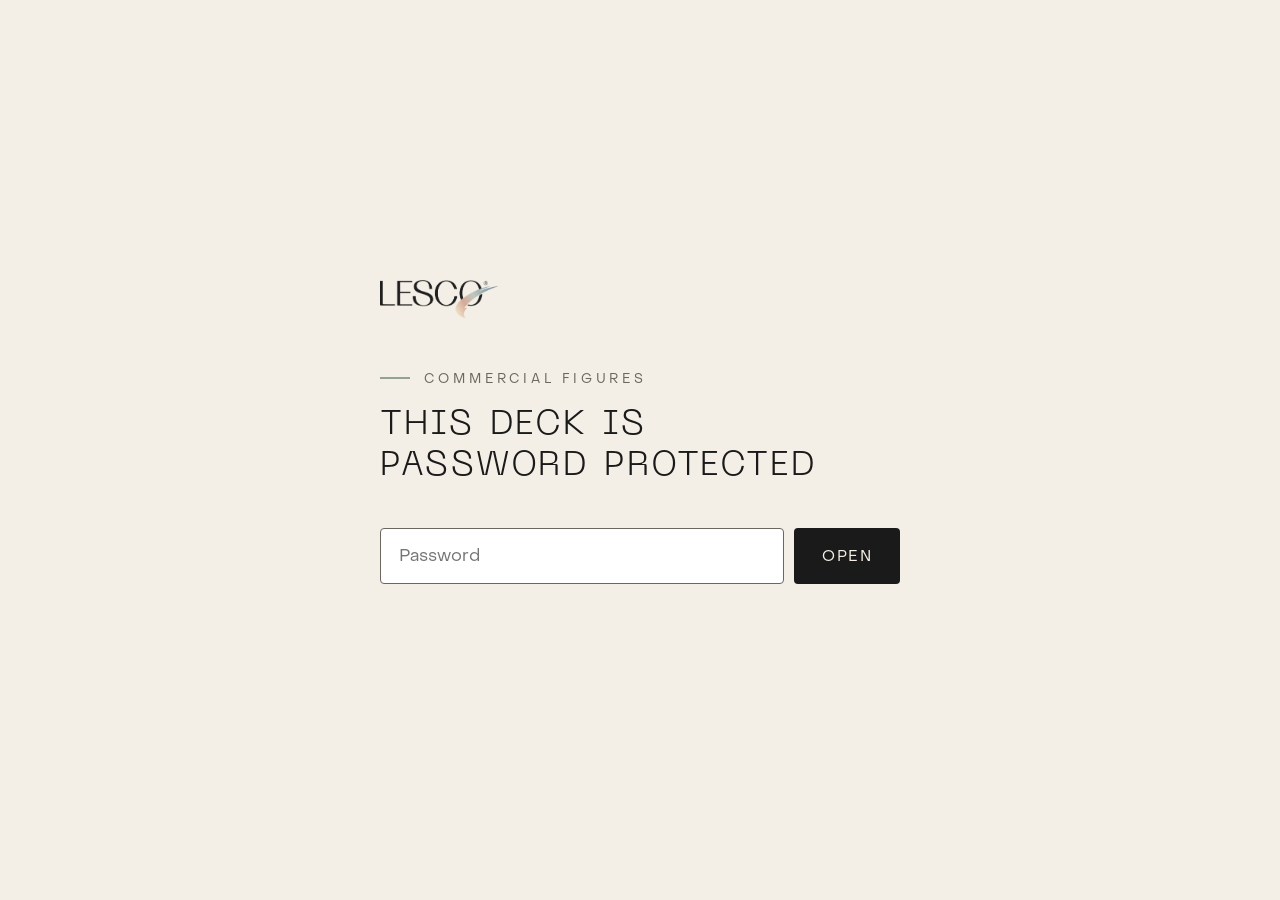
==== commit a029e571: "Senha no deck de numeros A apresentacao comercial passa a pedir senha; a live tecnica abre direto.  " ====
--- a/decks/numeros-comerciais-china/index.html
+++ b/decks/numeros-comerciais-china/index.html
@@ -182,12 +182,36 @@
     <div class="loader__track"><div class="loader__bar"></div></div>
   </div>
 
+  <!-- Trava. Nasce escondida: quem decide mostrá-la é trava.js, e só
+       quando a apresentação é aberta de outra máquina. Em inglês porque
+       é a língua do deck que ela guarda. -->
+  <div class="trava" hidden>
+    <form class="trava__form" autocomplete="off">
+      <img class="trava__marca" src="../../shared/brand/logo-dark.png" alt="Lesco">
+      <p class="trava__olho">Commercial figures</p>
+      <h1 class="trava__titulo">This deck is<br>password protected</h1>
+      <div class="trava__linha">
+        <input class="trava__campo" type="password" name="senha"
+               placeholder="Password" aria-label="Password"
+               autocomplete="current-password" spellcheck="false">
+        <button class="trava__botao" type="submit">Open</button>
+      </div>
+      <p class="trava__erro" role="alert"></p>
+    </form>
+  </div>
+
+  <!--
+    engine/deck.js NÃO entra aqui. Quem o carrega é trava.js, depois que a
+    senha confere — assim nenhum slide existe no documento antes disso.
+    A ordem dos demais continua a mesma de sempre.
+  -->
   <script src="../../engine/layouts.js"></script>
   <script src="dados.js"></script>
   <script src="mapa-brasil.js"></script>
   <script src="layouts-dados.js"></script>
   <script src="deck.js"></script>
-  <script src="../../engine/deck.js"></script>
+  <script src="trava-senha.js"></script>
+  <script src="trava.js"></script>
 
 </body>
 </html>
--- a/decks/numeros-comerciais-china/dados.css
+++ b/decks/numeros-comerciais-china/dados.css
@@ -1025,6 +1025,136 @@
 }
 
 /* =====================================================================
+   Trava de senha
+
+   Enquanto .trancado está no body, o palco e o cromo somem — não é só
+   questão de estética: o motor ainda nem foi carregado, então o que
+   estaria ali embaixo é uma moldura vazia.
+   ===================================================================== */
+
+body.trancado .deck-viewport,
+body.trancado .chrome,
+body.trancado .loader { display: none !important; }
+
+.trava {
+  position: fixed;
+  inset: 0;
+  z-index: 200;
+  display: flex;
+  align-items: center;
+  justify-content: center;
+  background: var(--paper);
+  /* O palco é escalado por transform; esta tela não — ela é cromo, e
+     cromo se mede em pixel de tela, não em pixel de palco. */
+  font-family: var(--font-text);
+}
+
+.trava[hidden] { display: none; }
+
+.trava__form {
+  width: min(520px, calc(100vw - 48px));
+  display: flex;
+  flex-direction: column;
+  align-items: flex-start;
+}
+
+.trava__marca { width: 118px; height: auto; margin-bottom: 52px; }
+
+.trava__olho {
+  margin: 0 0 18px;
+  display: flex;
+  align-items: center;
+  gap: 14px;
+  font-size: 13px;
+  letter-spacing: 0.3em;
+  text-transform: uppercase;
+  color: var(--text-muted);
+}
+
+.trava__olho::before {
+  content: "";
+  width: 30px;
+  height: 2px;
+  background: var(--accent);
+}
+
+.trava__titulo {
+  margin: 0 0 40px;
+  font-family: var(--font-display);
+  font-weight: 300;
+  font-size: 34px;
+  line-height: 1.22;
+  letter-spacing: 0.08em;
+  text-transform: uppercase;
+  color: var(--text-strong);
+}
+
+.trava__linha { display: flex; gap: 10px; width: 100%; }
+
+.trava__campo {
+  flex: 1;
+  min-width: 0;
+  padding: 16px 18px;
+  font-family: var(--font-text);
+  font-size: 17px;
+  color: var(--text-strong);
+  background: var(--surface);
+  border: 1px solid var(--hairline);
+  border-radius: var(--radius-sm);
+  outline: none;
+  transition: border-color var(--dur-fast) var(--ease-standard);
+}
+
+.trava__campo:focus { border-color: var(--ink-500); }
+
+.trava__botao {
+  padding: 16px 28px;
+  font-family: var(--font-text);
+  font-size: 15px;
+  letter-spacing: 0.1em;
+  text-transform: uppercase;
+  color: var(--paper);
+  background: var(--ink-900);
+  border: 0;
+  border-radius: var(--radius-sm);
+  cursor: pointer;
+  transition: opacity var(--dur-fast) var(--ease-standard);
+}
+
+.trava__botao:hover { opacity: 0.86; }
+.trava__botao:disabled { opacity: 0.5; cursor: default; }
+
+.trava__erro {
+  margin: 16px 0 0;
+  min-height: 20px;
+  font-size: 15px;
+  color: var(--ink-600);
+}
+
+/* Erro: o bloco balança uma vez. Curto e seco, sem pulo — é a mesma
+   contenção de movimento do resto da apresentação. */
+.trava.is-erro .trava__linha { animation: travaNega 420ms var(--ease-standard); }
+
+@keyframes travaNega {
+  0%, 100% { transform: translateX(0); }
+  20%      { transform: translateX(-7px); }
+  45%      { transform: translateX(6px); }
+  70%      { transform: translateX(-3px); }
+}
+
+/* Acerto: some dando lugar ao primeiro slide. */
+.trava.is-aberto {
+  opacity: 0;
+  transition: opacity 380ms var(--ease-out);
+  pointer-events: none;
+}
+
+@media (prefers-reduced-motion: reduce) {
+  .trava.is-erro .trava__linha { animation: none; }
+  .trava.is-aberto { transition-duration: 1ms; }
+}
+
+/* =====================================================================
    Exportação em PDF
 
    Em ?export nenhum slide recebe .is-current, então nada do que depende
